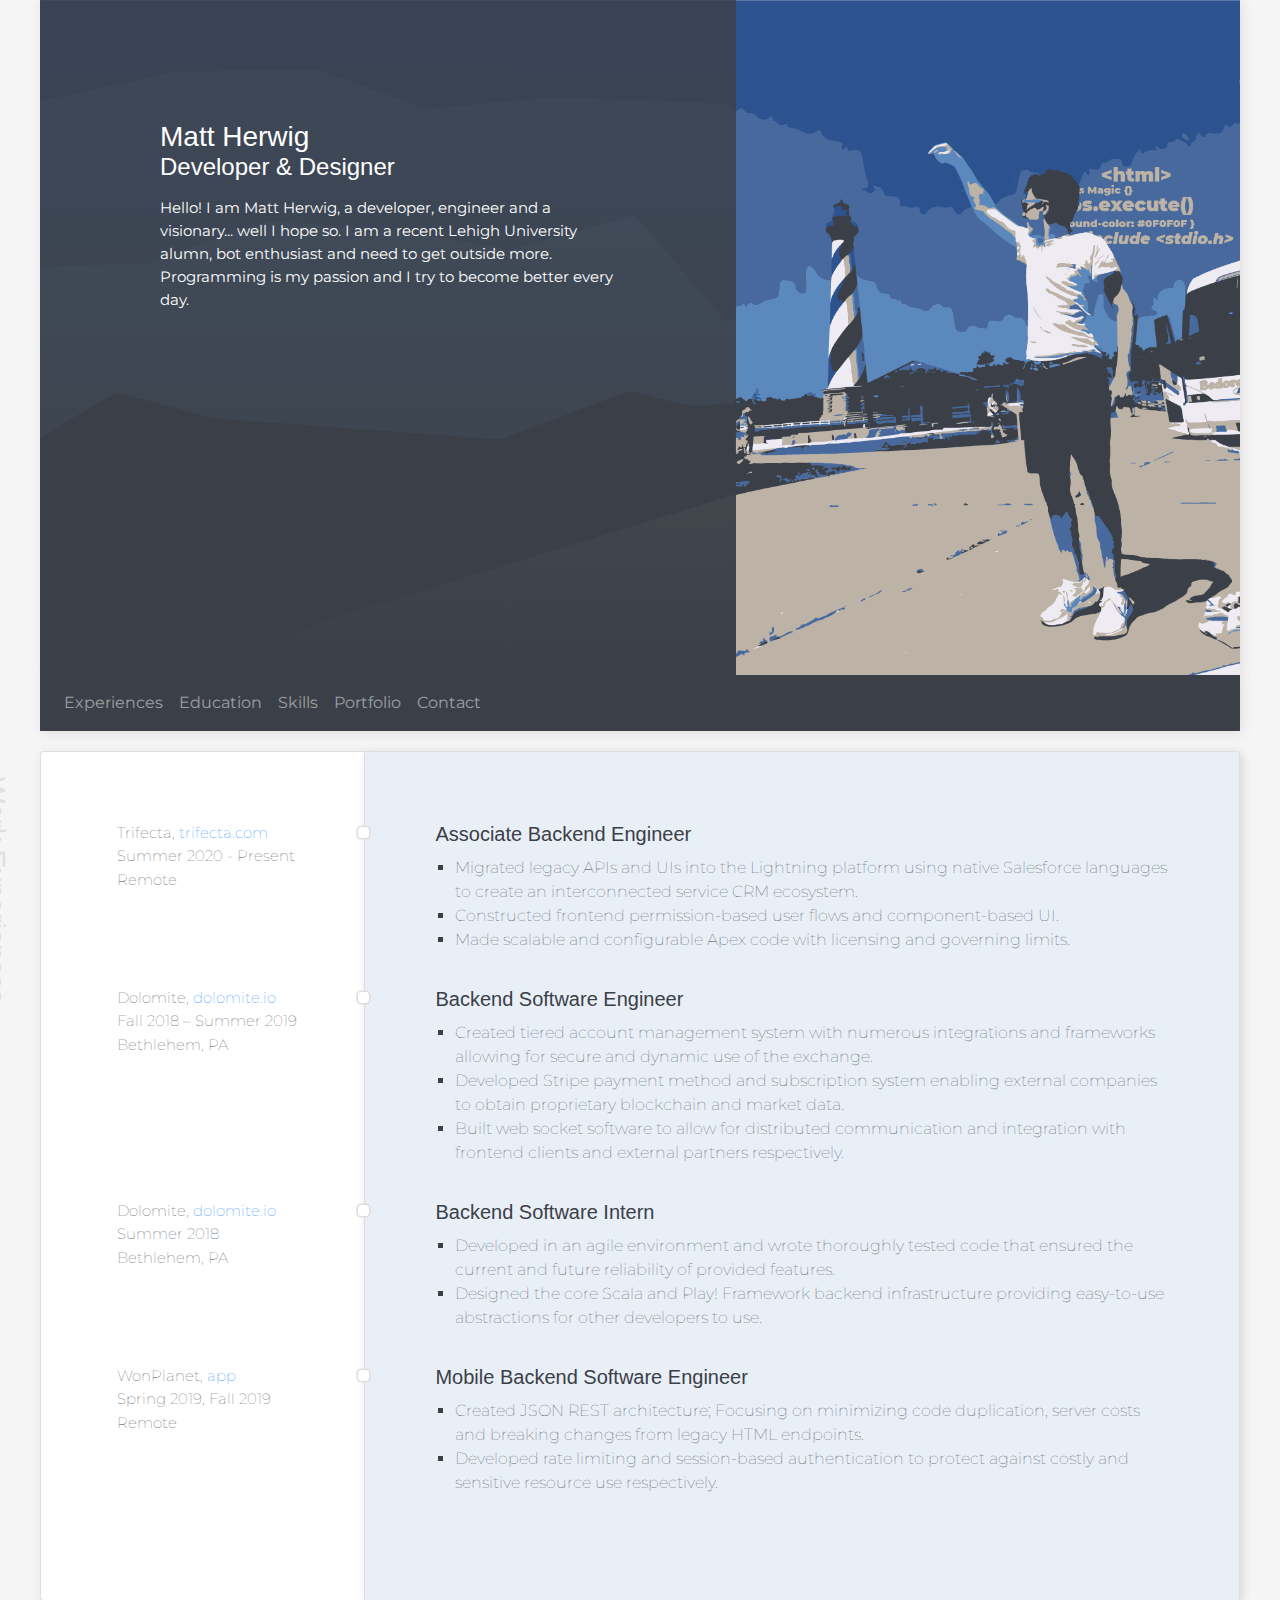
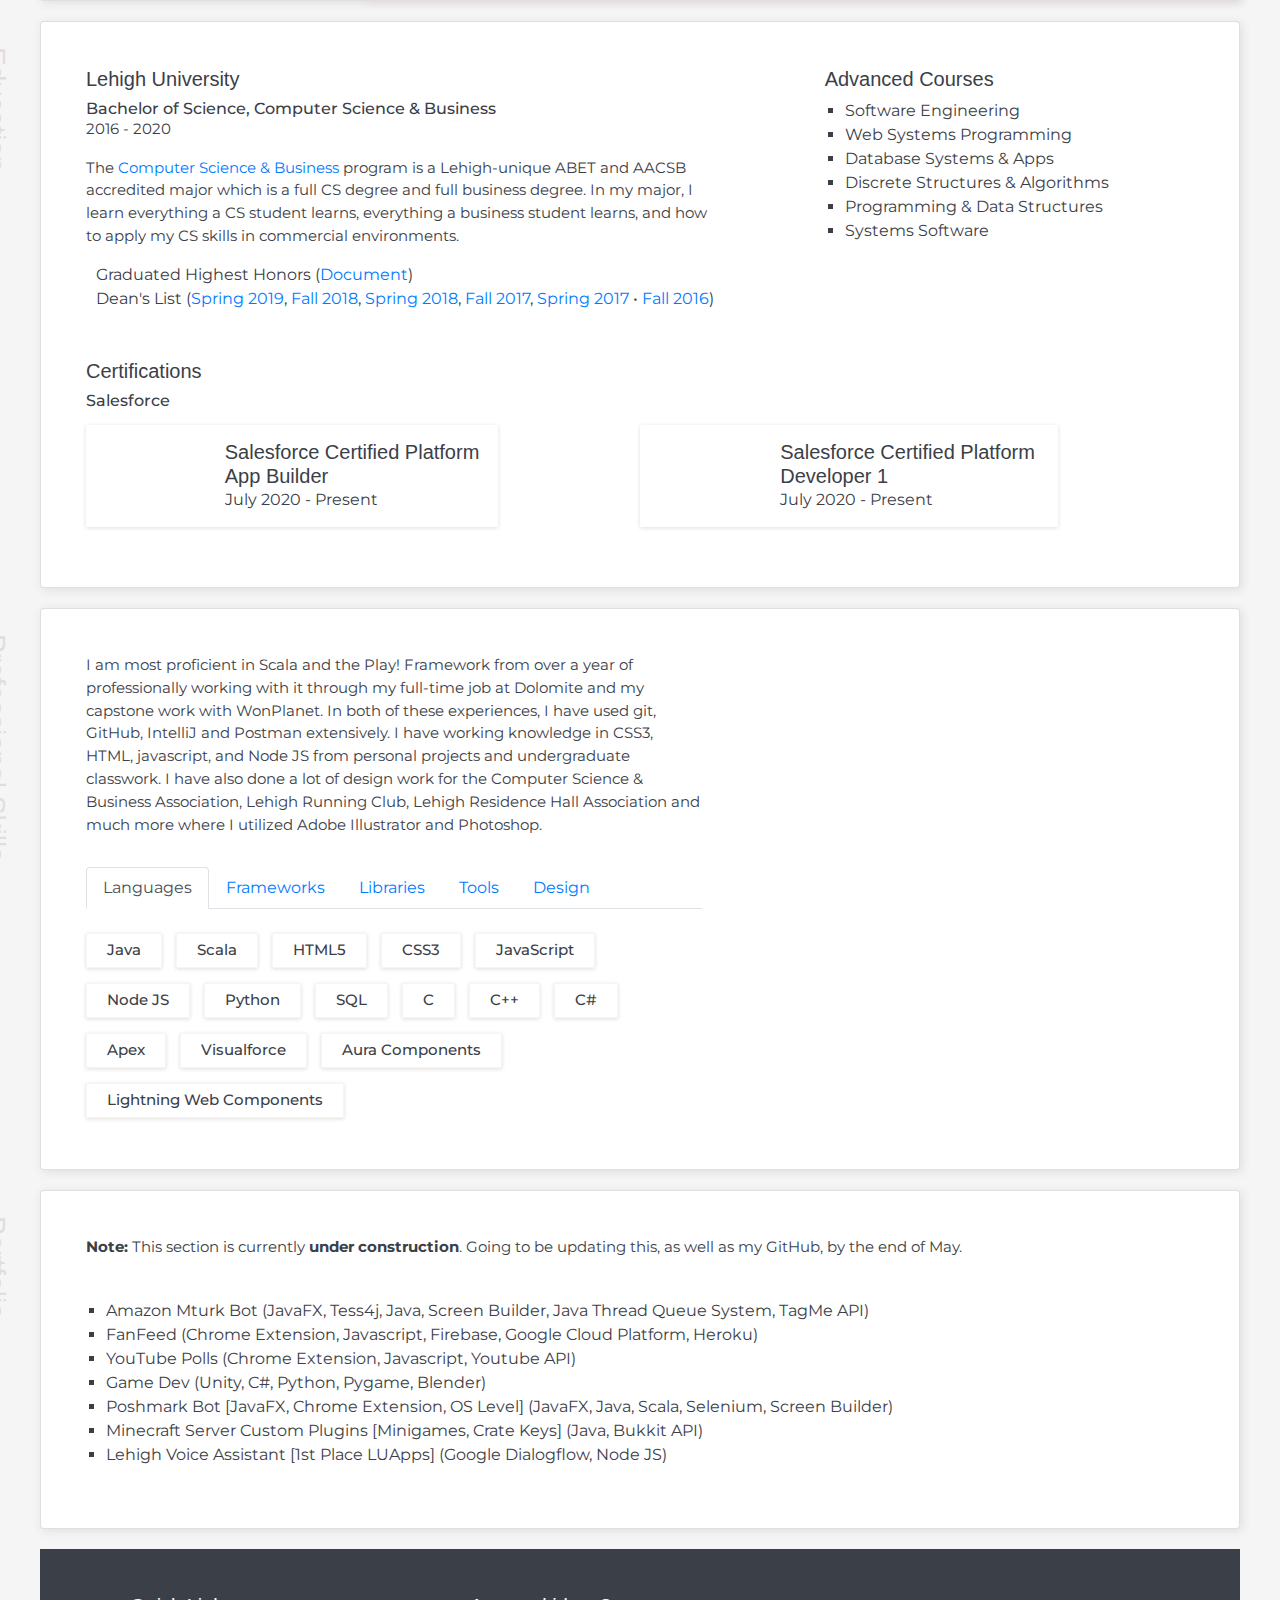
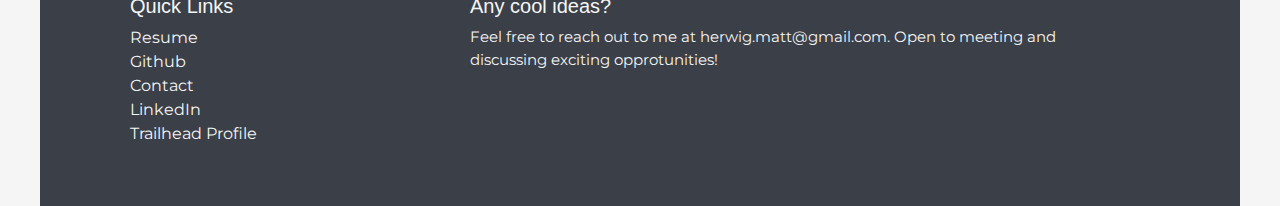
==== index.html @ bbe43d95 "Added preferred image size for OGP" ====
<!DOCTYPE html>
<html>

<head>
  <title>Matt Herwig</title>

  <meta charset="utf-8" />
  <meta name="viewport" content="width=device-width, initial-scale=1, shrink-to-fit=no" />
  <meta name="description" content="Hello! I am Matt Herwig, a developer, engineer and a visionary... well I hope so. I am a recent Lehigh University alumn, bot enthusiast and need to get outside more. Programming is my passion and I try to become better every day." />
  <meta name="author" content="Matt Herwig" />
  <meta name="keywords" content="HTML, CSS, lehigh, software, engineer, software engineer, university, science, computer, computer science, business, scala, javascript, java, entrepreneur, backend, designer" />

  <meta property="og:site_name" content="Matt Herwig's Website"/>
  <meta property="og:title" content="Matt Herwig's Website"/>
  <meta property="og:description" content="Hello! I am Matt Herwig, a developer, engineer and a visionary... well I hope so. I am a recent Lehigh University alumn, bot enthusiast and need to get outside more. Programming is my passion and I try to become better every day."/>
  <meta property="og:image" content="http://mattherwig.com/media/icon-linkedin.png">
  <meta property="og:url" content="https://mattherwig.com/">
  <meta property="og:type" content="profile"/>
  <meta property="og:type:first_name" content="Matt"/>
  <meta property="og:type:last_name" content="Herwig"/>
  <meta property="og:type:username" content="mattherwig"/>
  <meta property="og:type:gender" content="male"/>

  <link rel="icon" href="media/icon.png" />

  <link rel="stylesheet" href="https://fonts.googleapis.com/css?family=Montserrat&amp;display=swap" />
  <link rel="stylesheet" href="https://stackpath.bootstrapcdn.com/bootstrap/4.3.1/css/bootstrap.min.css"
    integrity="sha384-ggOyR0iXCbMQv3Xipma34MD+dH/1fQ784/j6cY/iJTQUOhcWr7x9JvoRxT2MZw1T" crossorigin="anonymous" />
  <link rel="stylesheet" type="text/css" href="css/styles.css?ver=1.0" />
</head>

<body>
  <!-- Main Code -->
  <section id="quick-detail">
    <img src="media/cover-photo.png" style="width: 100%" loading=lazy/>
    <div id="quick-detail-panel">
      <h3>Matt Herwig</h3>
      <h4 class="subtitle">Developer &amp; Designer</h4>
      <p>
        Hello! I am Matt Herwig, a developer, engineer and a visionary... well I hope so. I am a recent Lehigh University alumn, bot enthusiast and need to get outside more. Programming is my passion and I try to become better every day.
      </p>
      <a href="mailto:herwig.matt@gmail.com" target="_blank" class="icon" title="Email">
        <i class="fas fa-envelope-square"></i>
      </a>
      <a href="https://www.linkedin.com/in/mattherwig/" target="_blank" class="icon" title="LinkedIn">
        <i class="fab fa-linkedin"></i>
      </a>
      <a href="https://github.com/mattherwig" target="_blank" class="icon" title="Github">
        <i class="fab fa-github-square"></i>
      </a>
      <a href="media/resume.pdf" target="_blank" class="icon" title="Resume">
        <i class="fas fa-save"></i>
      </a>
    </div>
  </section>

  <section>
    <nav class="navbar navbar-expand-lg navbar-dark bg-dark">
      <button class="navbar-toggler btn-full" type="button" data-toggle="collapse" data-target="#navbarNav"
        aria-controls="navbarNav" aria-expanded="false" aria-label="Toggle navigation">
        <span class="navbar-toggler-icon"></span>
      </button>
      <div class="collapse navbar-collapse" id="navbarNav">
        <ul class="navbar-nav">
          <li class="nav-item">
            <a class="nav-link" href="#experiences">Experiences</a>
          </li>
          <li class="nav-item">
            <a class="nav-link" href="#education">Education</a>
          </li>
          <li class="nav-item">
            <a class="nav-link" href="#skills">Skills</a>
          </li>
          <li class="nav-item">
            <a class="nav-link" href="#portfolio">Portfolio</a>
          </li>
          <li class="nav-item">
						<a class="nav-link" href="mailto:herwig.matt@gmail.com" target="_blank">Contact</a>
					</li>
        </ul>
      </div>
    </nav>
  </section>

  <section id="about" class="card">
    <h3 class="section-title">About Me</h3>
    <p>
      Hello! I am Matt Herwig, a developer, engineer and a visionary... well I hope so. I am a recent Lehigh University alumn, bot enthusiast and need to get outside more. Programming is my passion and I try to become better every day.
    </p>
  </section>

  <section id="experiences" class="card" data-title="Work Experiences">
    <ul class="timeline">
      <li class="event">
        <div class="workplace">
          <h5 class="title">Associate Backend Engineer</h5>
        </div>
        <div class="meta">
          <p class="name">Trifecta, <a href="https://trifecta.com" target="_blank">trifecta.com</a></p>
          <p class="period">Summer 2020 - Present</p>
          <p class="location">Remote</p>
        </div>
        <ul class="description">
          <li>
            Migrated legacy APIs and UIs into the Lightning platform using native Salesforce languages to create an interconnected service CRM ecosystem.
          </li>
          <li>
            Constructed frontend permission-based user flows and component-based UI.
          </li>
          <li>
            Made scalable and configurable Apex code with licensing and governing limits.
          </li>
        </ul>
      </li>

      <li class="event">
        <div class="workplace">
          <h5 class="title">Backend Software Engineer</h5>
        </div>
        <div class="meta">
          <p class="name">Dolomite, <a href="https://dolomite.io" target="_blank">dolomite.io</a></p>
          <p class="period">Fall 2018 – Summer 2019</p>
          <p class="location">Bethlehem, PA</p>
        </div>
        <ul class="description">
          <li>
            Created tiered account management system with numerous
            integrations and frameworks allowing for secure and dynamic use of
            the exchange.
          </li>
          <li>
            Developed Stripe payment method and subscription system enabling
            external companies to obtain proprietary blockchain and market
            data.
          </li>
          <li>
            Built web socket software to allow for distributed communication
            and integration with frontend clients and external partners
            respectively.
          </li>
        </ul>
      </li>

      <li class="event">
        <div class="workplace">
          <h5 class="title">Backend Software Intern</h5>
        </div>
        <div class="meta">
          <p class="name">Dolomite, <a href="https://dolomite.io" target="_blank">dolomite.io</a></p>
          <p class="period">Summer 2018</p>
          <p class="location">Bethlehem, PA</p>
        </div>
        <ul class="description">
          <li>
            Developed in an agile environment and wrote thoroughly tested code
            that ensured the current and future reliability of provided
            features.
          </li>
          <li>
            Designed the core Scala and Play! Framework backend infrastructure
            providing easy-to-use abstractions for other developers to use.
          </li>
        </ul>
      </li>

      <li class="event">
        <div class="workplace">
          <h5 class="title">Mobile Backend Software Engineer</h5>
        </div>
        <div class="meta">
          <p class="name">WonPlanet, <a href="https://apps.apple.com/us/app/wonplanet/id1484558796" target="_blank">app</a></p>
          <p class="period">Spring 2019, Fall 2019</p>
          <p class="location">Remote</p>
        </div>
        <ul class="description">
          <li>
            Created JSON REST architecture; Focusing on minimizing code
            duplication, server costs and breaking changes from legacy HTML
            endpoints.
          </li>
          <li>
            Developed rate limiting and session-based authentication to
            protect against costly and sensitive resource use respectively.
          </li>
        </ul>
      </li>

      <li class="event event-hidden">
        <div class="workplace">
          <h5 class="title">Frontend Designer</h5>
        </div>
        <div class="meta">
          <p class="name">Teradata</p>
          <p class="period">June 2018</p>
          <p class="location">Czech Republic, Prague</p>
        </div>
        <ul class="description">
          <li>
            Designed the Prague’s division internal web application using
            SharePoint.
          </li>
          <li>
            Modelled employees’ home and working locations globally with Power
            BI.
          </li>
        </ul>
      </li>

      <li class="event event-hidden">
        <div class="workplace">
          <h5 class="title">Busboy</h5>
        </div>
        <div class="meta">
          <p class="name">Uncle Bill's Pancake House</p>
          <p class="period">Summer 2016, Summer 2017</p>
          <p class="location">Ocean City, NJ</p>
        </div>
        <ul class="description">
          <li>
            Facilitated busboy arrangement and side work throughout the restaurant.
          </li>
          <li>
            Assisted customers, employees, and managers in the preparation and cleaning of tables in a fast-paced environment.
          </li>
        </ul>
      </li>

      <li class="event event-hidden">
        <div class="workplace">
          <h5 class="title">Entrepreneurial Owner</h5>
        </div>
        <div class="meta">
          <p class="name">Minecraft Server's</p>
          <p class="period">2012 - 2015</p>
          <p class="location">Remote</p>
        </div>
        <ul class="description">
          <li>
            Developed custom Java plugins to create unique user experiences ranging from minigames to in-game reward key system.
          </li>
          <li>
            Managed two online game servers and online community website receiving over 500 dollars in profit per month.
          </li>
          <li>
            Delegated responsibilities of advertising, marketing, website development, player management to over 25 staff.
          </li>
        </ul>
      </li>

      <li class="event event-hidden">
        <div class="workplace">
          <h5 class="title">Diswasher</h5>
        </div>
        <div class="meta">
          <p class="name">Uncle Bill's Pancake House</p>
          <p class="period">Summer 2014, Summer 2015</p>
          <p class="location">Ocean City, NJ</p>
        </div>
        <ul class="description">
          <li>
            Coordinated dishwasher placement to maximize efficiency.
          </li>
          <li>
            Worked with a team of dishwashers to efficiently clean kitchen and front-end appliances and tableware.
          </li>
        </ul>
      </li>

    </ul>
    <div class="expander" title="Show More">
      <div class="expander-container">
        <i class="fas fa-angle-double-down"></i>
      </div>
    </div>
  </section>

  <section id="education" class="card" data-title="Education">
    <div class="container">
      <div class="row">
        <div class="col-lg-7">
          <h5>Lehigh University</h5>
          <h6 style="margin: 0">
            Bachelor of Science, Computer Science &amp; Business
          </h6>
          <p>2016 - 2020</p>
          <p class="mb-0">
            The
            <a href="https://csb.lehigh.edu/" target="_blank">Computer Science &amp; Business</a>
            program is a Lehigh-unique ABET and AACSB accredited major which
            is a full CS degree and full business degree. In my major, I learn
            everything a CS student learns, everything a business student
            learns, and how to apply my CS skills in commercial environments.
          </p>
        </div>
        <div class="col-lg-4 offset-lg-1">
          <h5>Advanced Courses</h5>
          <ul class="pb-0 mb-0">
            <li>Software Engineering</li>
            <li>Web Systems Programming</li>
            <li>Database Systems &amp; Apps</li>
            <li>Discrete Structures &amp; Algorithms</li>
            <li>Programming &amp; Data Structures</li>
            <li>Systems Software</li>
          </ul>
        </div>
      </div>
      <div class="row">
        <div style="display: block">
          <div>
            <i class="fas fa-award"></i>Graduated Highest Honors (<a
              href="https://www.lehigh.edu/~inis/pdf/commencement/2020_Commencement_Honors_and_Awards.pdf"
              target="_blank">Document</a>)
          </div>
          <div>
            <i class="fas fa-award"></i>Dean's List (<a
              href="https://lehigh.meritpages.com/stories/Matthew-Herwig-of-Princeton-NJ-was-named-to-the-Dean-s-List-at-Lehigh-University-in-the-Spring-2019-semester-/14583657"
              target="_blank">Spring 2019</a>,
            <a href="https://lehigh.meritpages.com/stories/Matthew-Herwig-of-Princeton-NJ-was-named-to-the-Dean-s-List-at-Lehigh-University-in-the-Fall-2018-semester-/12181066"
              target="_blank">Fall 2018</a>,
            <a href="https://lehigh.meritpages.com/stories/Matthew-Herwig-of-Princeton-NJ-was-named-to-the-Dean-s-List-at-Lehigh-University-in-the-Spring-2018-semester-/11297551"
              target="_blank">Spring 2018</a>,
            <a href="https://lehigh.meritpages.com/stories/Matthew-Herwig-of-Princeton-NJ-was-named-to-the-Dean-s-List-at-Lehigh-University-in-the-Fall-2017-semester-/10134866"
              target="_blank">Fall 2017</a>,
            <a href="https://lehigh.meritpages.com/stories/Matthew-Herwig-of-Princeton-NJ-was-named-to-the-Dean-s-List-at-Lehigh-University-in-the-Spring-2017-semester-/9081225"
              target="_blank">Spring 2017</a><span> &bull;</span>
            <a href="https://lehigh.meritpages.com/stories/Matthew-Herwig-of-Princeton-NJ-was-named-to-the-Dean-s-List-at-Lehigh-University-in-the-Fall-2016-semester-/8129630"
              target="_blank">Fall 2016</a>)
          </div>
        </div>
      </div>
      <div class="row">
        <div class="col-lg-12 pt-5">
          <h5 class="skill-title">Certifications</h5>
          <h6 style="margin: 0">
            Salesforce
          </h6>
        </div>
        <div class="col-lg-6">
          <div class="certification">
            <div class="logo">
              <img
                src="https://drm--c.na114.content.force.com/servlet/servlet.ImageServer?id=0153k00000A5Mtl&amp;oid=00DF0000000gZsu&amp;lastMod=1617268490000"
                loading=lazy
                alt="" />
            </div>
            <div class="detail">
              <div class="front">
                <h5 class="title">
                  Salesforce Certified Platform App Builder
                </h5>
                <div class="date">July 2020 - Present</div>
              </div>
              <div class="back">
                <span class="description">Skills and
                  knowledge to design, build, and implement custom
                  applications using the declarative customization
                  capabilities of the Salesforce Platform.</span>
              </div>
            </div>
          </div>
        </div>
        <div class="col-lg-6">
          <div class="certification">
            <div class="logo">
              <img
                loading=lazy
                src="https://drm--c.na114.content.force.com/servlet/servlet.ImageServer?id=0153k00000A5Mtz&oid=00DF0000000gZsu&lastMod=1617268528000"
                alt="" />
            </div>
            <div class="detail">
              <div class="front">
                <h5 class="title">
                  Salesforce Certified Platform Developer 1
                </h5>
                <div class="date">July 2020 - Present</div>
              </div>
              <div class="back">
                <span class="description">Understand how to develop custom business logic and custom interfaces using the programmatic capabilities of the Lightning Platform. They can extend the Lightning Platform using Apex and Visualforce.</span>
              </div>
            </div>
          </div>
        </div>
      </div>
    </div>
  </section>

  <section id="skills" class="card" data-title="Professional Skills">
    <div class="container">
      <div class="row pb-0 mb-0">
        <div class="col-lg-7">
          <div class="container">
            <div class="row">
              <div class="col-lg-12">
                <p>
                  I am most proficient in Scala and the Play! Framework from
                  over a year of professionally working with it through my
                  full-time job at Dolomite and my capstone work with
                  WonPlanet. In both of these experiences, I have used git,
                  GitHub, IntelliJ and Postman extensively. I have working
                  knowledge in CSS3, HTML, javascript, and Node JS from
                  personal projects and undergraduate classwork. I have also
                  done a lot of design work for the Computer Science &amp;
                  Business Association, Lehigh Running Club, Lehigh Residence
                  Hall Association and much more where I utilized Adobe
                  Illustrator and Photoshop.
                </p>
              </div>
              <div class="col-lg-12 pb-0 mb-0">
                <ul class="nav nav-tabs" role="tablist">
                  <li class="nav-item">
                    <a class="nav-link active" id="langauges-tab" href="#langauges" data-toggle="tab" role="tab" aria-controls="langauges" aria-selected="true">Languages</a>
                  </li>
                  <li class="nav-item">
                    <a class="nav-link" id="frameworks-tab" href="#frameworks" data-toggle="tab" role="tab" aria-controls="frameworks" aria-selected="false">Frameworks</a>
                  </li>
                  <li class="nav-item">
                    <a class="nav-link" id="libraries-tab" href="#libraries" data-toggle="tab" role="tab" aria-controls="libraries" aria-selected="false">Libraries</a>
                  </li>
                  <li class="nav-item">
                    <a class="nav-link" id="tools-tab" href="#tools" data-toggle="tab" role="tab" aria-controls="tools" aria-selected="false">Tools</a>
                  </li>
                  <li class="nav-item">
                    <a class="nav-link" id="design-tab" href="#design" data-toggle="tab" role="tab" aria-controls="design" aria-selected="false">Design</a>
                  </li>
                </ul>
                <div class="tab-content" style="height: 200px;">
                  <div class="tab-pane fade show active" id="langauges" role="tabpanel" aria-labelledby="langauges-tab">
                    <span class="skill" data-language="Java">Java</span>
                    <span class="skill" data-language="Scala">Scala</span>
                    <span class="skill" data-language="HTML5">HTML5</span>
                    <span class="skill" data-language="CSS3">CSS3</span>
                    <span class="skill" data-language="JavaScript">JavaScript</span>
                    <span class="skill" data-language="Node JS">Node JS</span>
                    <span class="skill" data-language="Python">Python</span>
                    <span class="skill" data-language="SQL">SQL</span>
                    <span class="skill" data-language="C">C</span>
                    <span class="skill" data-language="C++">C++</span>
                    <span class="skill" data-language="C#">C#</span>
                    <span class="skill" data-language="Apex">Apex</span>
                    <span class="skill" data-language="Visualforce">Visualforce</span>
                    <span class="skill" data-language="Aura Components">Aura Components</span>
                    <span class="skill" data-language="Lightning Web Components">Lightning Web Components</span>
                  </div>
                  <div class="tab-pane fade" id="frameworks" role="tabpanel" aria-labelledby="frameworks-tab">
                    <span class="skill">Play! Framework</span>
                    <span class="skill">Bootstrap</span>
                    <span class="skill">Chrome Extension</span>
                  </div>
                  <div class="tab-pane fade" id="libraries" role="tabpanel" aria-labelledby="libraries-tab">
                    <span class="skill">JQuery</span>
                    <span class="skill">Google Cloud Platform</span>
                    <span class="skill">Google Cloud APIs</span>
                    <span class="skill">Heroku</span>
                    <span class="skill">Docker</span>
                  </div>
                  <div class="tab-pane fade" id="tools" role="tabpanel" aria-labelledby="tools-tab">
                    <span class="skill">Git</span>
                    <span class="skill">GitHub</span>
                    <span class="skill">IntelliJ</span>
                    <span class="skill">Visual Studio Code</span>
                    <span class="skill">Postman</span>
                  </div>
                  <div class="tab-pane fade" id="design" role="tabpanel" aria-labelledby="design-tab">
                    <span class="skill">Adobe Illustator</span>
                    <span class="skill">Photoshop</span>
                  </div>
                </div>
              </div>
            </div>
          </div>
        </div>
        <div class="col-lg-5 skills-chart-container">
          <canvas id="skills-chart">Chart was unable to load...</canvas>
        </div>
      </div>
    </div>
  </section>

  <section id="portfolio" class="card" data-title="Portfolio">
    <p>
      <b>Note:</b> This section is currently <b>under construction</b>. Going
      to be updating this, as well as my GitHub, by the end of May.
    </p>
    <br/>
    <ul>
      <li>Amazon Mturk Bot (JavaFX, Tess4j, Java, Screen Builder, Java Thread Queue System, TagMe API)</li>
      <li>FanFeed (Chrome Extension, Javascript, Firebase, Google Cloud Platform, Heroku)</li>
      <li>YouTube Polls (Chrome Extension, Javascript, Youtube API)</li>
      <li>Game Dev (Unity, C#, Python, Pygame, Blender)</li>
      <li>Poshmark Bot [JavaFX, Chrome Extension, OS Level] (JavaFX, Java, Scala, Selenium, Screen Builder)</li>
      <li>Minecraft Server Custom Plugins [Minigames, Crate Keys] (Java, Bukkit API)</li>
      <li>Lehigh Voice Assistant [1st Place LUApps] (Google Dialogflow, Node JS)</li>
    </ul>
    <!-- <p>Amazon Mturk Bot</p>
    <p>Game Dev</p>
    <p>FanFeed</p>
    <br />
    <div class="project">
      <h5 class="name">Poshmark Chrome Bot</h5>
      <p class="meta" data-period="Winter 2018" data-development-tools="Scala, JavaFX, Screen Builder"></p>
      <span><button type="button" class="btn btn-dark btn-sm btn-full">
          <b>pictures</b>
        </button></span>
    </div>
    <div class="project">
      <h5 class="name">Lehigh Voice Assistant (1st Place LUApps)</h5>
      <p class="meta" data-period="Spring 2018" data-development-tools="Node JS, Dialogflow"></p>
      <span><button type="button" class="btn btn-dark btn-sm btn-full">
          <b>pictures</b>
        </button></span>
    </div> -->
  </section>

  <footer>
    <div class="container">
      <div class="row">
        <div class="col-lg-4">
          <h5>Quick Links</h5>
          <a href="media/resume.pdf" target="_blank">Resume</a>
          <a href="https://github.com/mattherwig" target="_blank">Github</a>
          <a href="mailto:herwig.matt@gmail.com" target="_blank">Contact</a>
          <a href="https://www.linkedin.com/in/mattherwig/" target="_blank">LinkedIn</a>
          <a href="https://trailblazer.me/id/mherwig" target="_blank">Trailhead Profile</a>
        </div>
        <div class="col-lg-8">
          <h5>Any cool ideas?</h5>
          <p>
            Feel free to reach out to me at
            <a href="mailto:herwig.matt@gmail.com" style="display: inline">herwig.matt@gmail.com</a>. Open to meeting
            and discussing exciting opprotunities!
          </p>
        </div>
      </div>
    </div>
  </footer>

  <!-- Additional Scripts -->
  <script src="https://kit.fontawesome.com/73375f8716.js"></script>
  <script src="https://cdn.jsdelivr.net/npm/chart.js"></script>
  <script src="https://ajax.googleapis.com/ajax/libs/jquery/3.5.1/jquery.min.js"></script>
  <script src="https://cdnjs.cloudflare.com/ajax/libs/popper.js/1.14.7/umd/popper.min.js"
    integrity="sha384-UO2eT0CpHqdSJQ6hJty5KVphtPhzWj9WO1clHTMGa3JDZwrnQq4sF86dIHNDz0W1"
    crossorigin="anonymous"></script>
  <script src="https://stackpath.bootstrapcdn.com/bootstrap/4.3.1/js/bootstrap.min.js"
    integrity="sha384-JjSmVgyd0p3pXB1rRibZUAYoIIy6OrQ6VrjIEaFf/nJGzIxFDsf4x0xIM+B07jRM"
    crossorigin="anonymous"></script>
    
  <script src="js/index.js"></script>
</body>

</html>
---- css/styles.css ----
/* 
	author:; Matt Herwig
	notes: Main Style Sheet
*/

/* Core Elements*/
:root {
  --color-light-blue: #5b88bd;
  --color-light-white: #f5f5f5;
  --color-light-off-white: #e2dddd;
  --color-dark-blue: #3B4048;
  --color-tan: #bcb2a5;

  --primary-color: var(--color-dark-blue);  
  --secondary-color: #e9eff7; /* #5b88bd22; */

  --timeline-line-stroke: 0.1rem;
}

html {
  scroll-behavior: smooth;
}
body {
  background-color: var(--color-light-white);
  color: var(--primary-color);
	font-family: 'Montserrat', sans-serif;
	z-index: 0;
	margin: 0;
	display: grid;
}
h1,h2,h3,h4,h5,h6 {
  /*margin: 0;*/
}
h1,h2,h3,h4 {
	font-family: 'Montserrat-Black', sans-serif;
}
h5 {
	font-family: 'Montserrat-Bold', sans-serif;
}
h6 {
  font-family: 'Montserrat', sans-serif;
}
p {
  font-size: 0.95rem;
}
a {
  
}
i {
  padding: 5px;
}
ul {
  font-size: inherit;
  list-style-type: square;
  padding: 0;
  padding-left: 20px;
}
section {
  margin: 0;
  padding: 0;
  -webkit-box-shadow: 2px 2px 10px var(--color-light-off-white);
  -moz-box-shadow: 2px 2px 10px var(--color-light-off-white);
  box-shadow: 2px 2px 10px var(--color-light-off-white);
}
section .expander {
  position: relative;
  color: var(--color-light-off-white);
  font-size: 1.75rem;
  width: 0;
  height: 0;
}
section .expander .expander-container {
  position: absolute;
  left: -3.8rem;
  top: -3rem;
}
footer {
  margin-top: 20px;
  padding: 45px 90px 45px 90px;
  background-color: #3B4048;
  color: var(--color-light-white);
}
footer a {
  color: inherit;
  display: block;
}
footer a:hover {
  color: var(--secondary-color);
  text-decoration: none;
}

/* Ids */
#quick-detail {
  width: 100%;
  position: relative;
}
#quick-detail-panel {
  width: 58%;
	height: 100%;
  color: white;
  position: absolute;
  top: 0;
  z-index: 999;
  padding: 10%;
  /* background-color: #3B4048CC; */

  background: #3B4048CC;
  background: -moz-linear-gradient(top,  #3B4048CC 0%, var(--primary-color) 100%);
  background: -webkit-gradient(linear, left top, left bottom, color-stop(0%,#3B4048CC), color-stop(100%,var(--primary-color)));
  background: -webkit-linear-gradient(top,  #3B4048CC 0%,var(--primary-color) 100%);
  background: -o-linear-gradient(top,  #3B4048CC 0%,var(--primary-color) 100%);
  background: -ms-linear-gradient(top,  #3B4048CC 0%,var(--primary-color) 100%);
  background: linear-gradient(to bottom,  #3B4048CC 0%,var(--primary-color) 100%);
  filter: progid:DXImageTransform.Microsoft.gradient( startColorstr='#3B4048CC', endColorstr='var(--primary-color)',GradientType=0 );
}
#about {
  display: none;
}

/* Classes */
.card {
  position: relative;
	padding: 45px;
  margin-top: 20px;
	background-color: white;
}
.card::before {
  content: attr(data-title);
  position: absolute;
  top: 150px;
  left: -200px;
  width: 300px;
  height: 50px;
  display: inline-block;
  color: var(--color-light-off-white);
  font-family: 'Montserrat-Black', sans-serif;
  font-size: 1.75rem;
  font-weight: 500;
  transform: rotate(90deg);
  -webkit-transform: rotate(90deg);
  -moz-transform: rotate(90deg);
  -ms-transform: rotate(90deg);
  -o-transform: rotate(90deg);
  overflow: hidden;
}
.btn-full {
  border-color: #F8F9FA;
	border-radius: 10px;
	padding-left: 30px;
	padding-right: 30px;
	padding-top: -30px;
}
.subtitle {
  font-family: 'Montserrat-Medium', sans-serif;
  margin-bottom: 1rem;
  margin-top: -9px;
}
.center-subtitle {
  text-align: center;
  font-size: 1.2rem;
  margin-bottom: 30px;
}
.section-title {
  /*text-align: center;*/
  padding-bottom: 50px;
}
.icon {
  padding: 0;
  margin: 0;
  margin-right: 0.3rem;
  margin-bottom: 0.3rem;
  color: inherit;
  text-decoration: none;
}
.icon:hover {
  color: inherit;
  text-decoration: none;
  opacity: 0.80;
}
.icon i {
  margin: 0;
  padding: 0;
  font-size: 2rem;
}
.sticky {
  position: fixed;
  top: 0;
  width: 1200px;
  z-index: 999;
}
.cover-screen {
  width: 100%;
  grid-column: 1;
  grid-row: 1;
}

#experiences .timeline {
  border-left: var(--timeline-line-stroke) solid var(--color-light-off-white);
  border-bottom-right-radius: 4px;
  border-top-right-radius: 4px;
  background-color: var(--secondary-color);
  margin: 0 0 0 27%;
  /* letter-spacing: 0.5px; */
  position: relative;
  /* line-height: 1.4em; */
  /* font-size: 1.03em; */
  padding: 70px;
  list-style: none;
  text-align: left;
  font-weight: 100;
  max-width: 74%; /* controls timeline line */
  float: right;
  -webkit-box-shadow: 2px 2px 10px var(--color-light-off-white);
  -moz-box-shadow: 2px 2px 10px var(--color-light-off-white);
  box-shadow: 2px 2px 10px var(--color-light-off-white);
}
#experiences .timeline .event {
  margin-bottom: 35px;
  position: relative;
}
#experiences .timeline .event:last-child {
  margin-bottom: 0;
}
#experiences .timeline .event-hidden {
  display: none;
}
#experiences .timeline .event:last-of-type {
  padding-bottom: 0;
  margin-bottom: 0;
  border: none;
}
#experiences .timeline .event:before,
#experiences .timeline .event:after {
  position: absolute;
  display: block;
  top: 0;
}
#experiences .timeline .event:after {
  left: -77px; /* controls timeline dot */
  background: white;
  border-radius: 30%;
  height: 11px;
  width: 11px;
  content: "";
  top: 5px;
  -webkit-box-shadow: 0 0 0 var(--timeline-line-stroke) var(--color-light-off-white);
  -moz-box-shadow: 0 0 0 var(--timeline-line-stroke) var(--color-light-off-white);
  box-shadow: 0 0 0 var(--timeline-line-stroke) var(--color-light-off-white);
}
#experiences .timeline .event .workplace {
  margin-bottom: 10px;
}
#experiences .timeline .event .meta {
  position: absolute;
  left: -340px; /* controls timeline metadata */
  top: 0;
}
#experiences .timeline .event .meta .name, .period, .location {
  margin: 0;
}
#experiences .timeline .event .meta .name:before {
  font-family: FontAwesome;
  margin-right: 10px;
  vertical-align: middle;
  content: "\f1ad";
}
#experiences .timeline .event .meta .period:before {
  font-family: FontAwesome;
  margin-right: 10px;
  vertical-align: middle;
  content: "\f2f2";
}
#experiences .timeline .event .meta .location:before {
  font-family: FontAwesome;
  margin-right: 10px;
  vertical-align: middle;
  content: "\f3c5";
}



#education .certification {
  display: inline-flex;
  padding: 15px;
  -webkit-box-shadow: 0 1px 4px 0 var(--color-light-off-white);
  -moz-box-shadow: 0 1px 4px 0 var(--color-light-off-white);
  box-shadow: 0 1px 4px 0 var(--color-light-off-white);
}
#education .certification .logo {
  width: 30%;
  height: auto;
  background: white;
  overflow: hidden;
}
#education .certification .logo img {
  width: 100%;
  padding: 0;
  margin: 0;
  height: auto;
  object-fit: cover;
  filter: grayscale(100%);
  opacity: 0.8;
  float: left;
}
#education .certification .detail {
  padding-left: 20px;
  width: 80%;
}
#education .certification .detail .title {
  margin: 0;
}
#education .certification .detail .back {
  display: none;
  font-size: 0.75rem;
}




#skills .skill {
  -webkit-box-shadow: 0 1px 4px 0 var(--color-light-off-white);
  -moz-box-shadow: 0 1px 4px 0 var(--color-light-off-white);
  box-shadow: 0 1px 4px 0 var(--color-light-off-white);
  padding: 5px 20px;
  display: inline-block;
  margin-right: 10px;
  border: 1px solid #f5f5f5;
  font-weight: 500;
  margin-bottom: 15px;
  font-size: 0.95rem;
}
#skills .skill.active {
  background-color: var(--color-light-white) !important;
  -webkit-box-shadow: 0 4px 10px 0 var(--color-light-off-white);
  -moz-box-shadow: 0 4px 10px 0 var(--color-light-off-white);
  box-shadow: 0 4px 10px 0 var(--color-light-off-white);
  font-weight: 600;
  /* font-size: 17px; */
}
#skills .skill-title {
  padding-bottom: 10px;
}
#skills .tab-content {
  padding-top: 1.5rem;
}
#skills .skills-chart-container {
  position: relative;
  margin: 0 !important;
  padding: 0 !important;
  width: 360px !important;
  height: 360px !important;
}
#skills #skills-chart {
  position: absolute;
  margin: 0 !important;
  padding: 0 !important;
  top: 0;
  right: 1rem;
}


#portfolio .project {
  /* -webkit-box-shadow: 0 1px 4px 0 var(--color-light-off-white);
  -moz-box-shadow: 0 1px 4px 0 var(--color-light-off-white);
  box-shadow: 0 1px 4px 0 var(--color-light-off-white); */
  border: 1px solid #f5f5f5;
  background-color: var(--secondary-color);
  padding: 30px;
  margin-bottom: 30px;
  width: 100%;
}
#portfolio .project .name {
  margin: 0;
  font-weight: bold;
}
#portfolio .project .meta:after {
  content: attr(data-period) " • " attr(data-development-tools);
}
#portfolio .project:hover {
  background-color: var(--primary-color);
  color: var(--color-light-white);
  -webkit-box-shadow: 0 1px 4px 0 #5B88BD33;
  -moz-box-shadow: 0 1px 4px 0 #5B88BD33;
  box-shadow: 0 1px 4px 0 #5B88BD33;
}


/* Overrides */
.navbar-dark {
	background-color: #3B4048 !important;
}
.btn-light:hover {
  opacity: 0.80;
  background-color: white;
  border-color: white;
}
.btn-dark:hover {
  opacity: 0.80;
  background-color: #3B4048;
  border-color: #3B4048;
}
.container {
  max-width: 100%;
}
.col,.col-1,.col-10,.col-11,.col-12,.col-2,.col-3,.col-4,.col-5,.col-6,.col-7,.col-8,.col-9,.col-auto,.col-lg,.col-lg-1,.col-lg-10,.col-lg-11,.col-lg-12,.col-lg-2,.col-lg-3,.col-lg-4,.col-lg-5,.col-lg-6,.col-lg-7,.col-lg-8,.col-lg-9,.col-lg-auto,.col-md,.col-md-1,.col-md-10,.col-md-11,.col-md-12,.col-md-2,.col-md-3,.col-md-4,.col-md-5,.col-md-6,.col-md-7,.col-md-8,.col-md-9,.col-md-auto,.col-sm,.col-sm-1,.col-sm-10,.col-sm-11,.col-sm-12,.col-sm-2,.col-sm-3,.col-sm-4,.col-sm-5,.col-sm-6,.col-sm-7,.col-sm-8,.col-sm-9,.col-sm-auto,.col-xl,.col-xl-1,.col-xl-10,.col-xl-11,.col-xl-12,.col-xl-2,.col-xl-3,.col-xl-4,.col-xl-5,.col-xl-6,.col-xl-7,.col-xl-8,.col-xl-9,.col-xl-auto {
  padding-left: 0;
  padding-bottom: 15px;
}

@media only all and (max-width: 400px) {
  .card {
    padding: 30px !important;
  }
  #experiences .timeline {
    padding: 0;
  }
}

@media only all and (max-width: 992px) {
  .sticky {
    width: 100%;
  }

  #quick-detail-panel {
    width: 100%;
  }
  #quick-detail-panel p {
    display: none;
  }

  #about {
    display: block;
  }

  #experiences .timeline {
    max-width: 100%;
    background-color: white;
    border: none;
    margin: 0;
    padding: 0;
    -webkit-box-shadow: 0 0 0;
    -moz-box-shadow: 0 0 0;
    box-shadow: 0 0 0;
  }
	#experiences .timeline .event:before {
		display: none;
	}
  #experiences .timeline .event:after {
    display: none;
  }
  #experiences .timeline .event .workplace {
    margin-bottom: 0;
  }
  #experiences .timeline .event .meta {
    position: relative;
    left: 0;
    margin-bottom: 10px;
  }

  #skills .skills-chart-container {
    display: none;
  }
  footer {
    padding: 30px !important;
  }
}
@media only all and (min-width: 992px) {
  #experiences {
    padding: 0;
  }
}

@media only all and (min-width: 1200px) {
  body {
  	width: 1200px;
  	margin-left: auto;
  	margin-right: auto;
  }
}
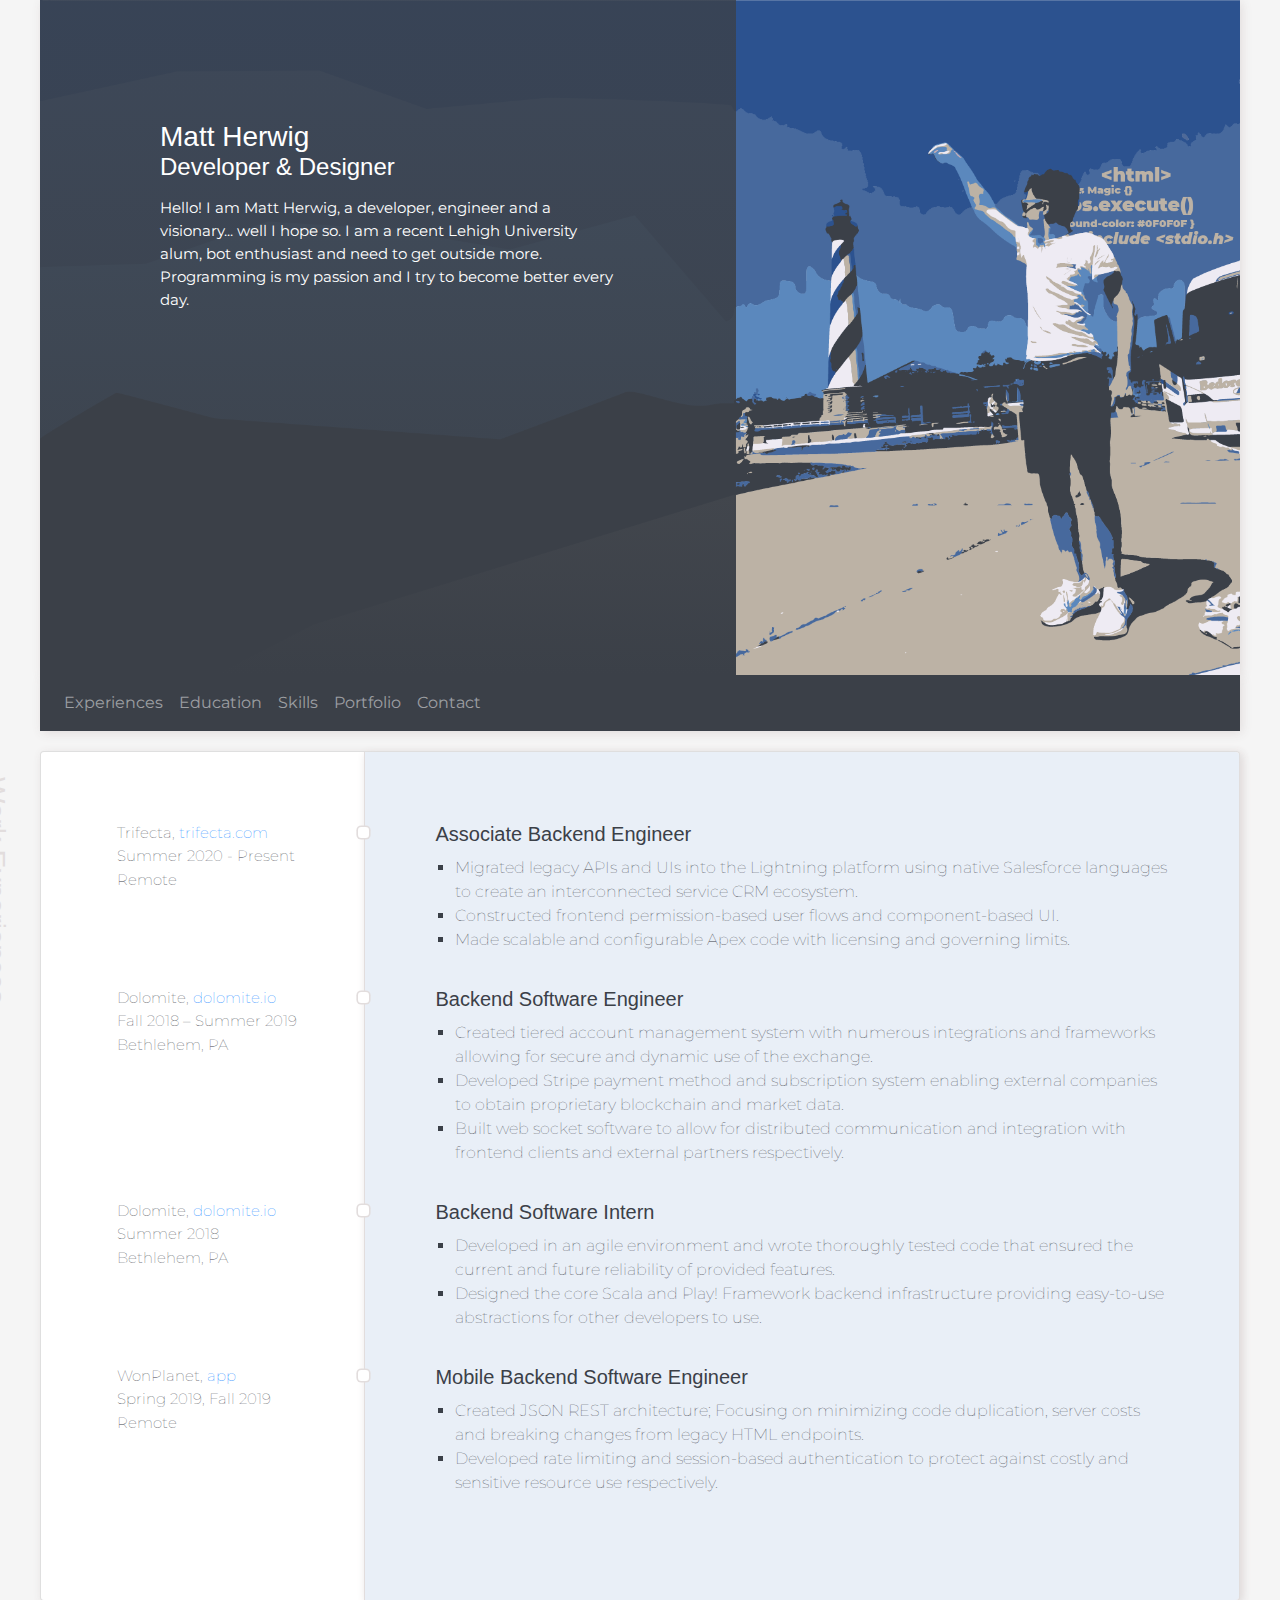
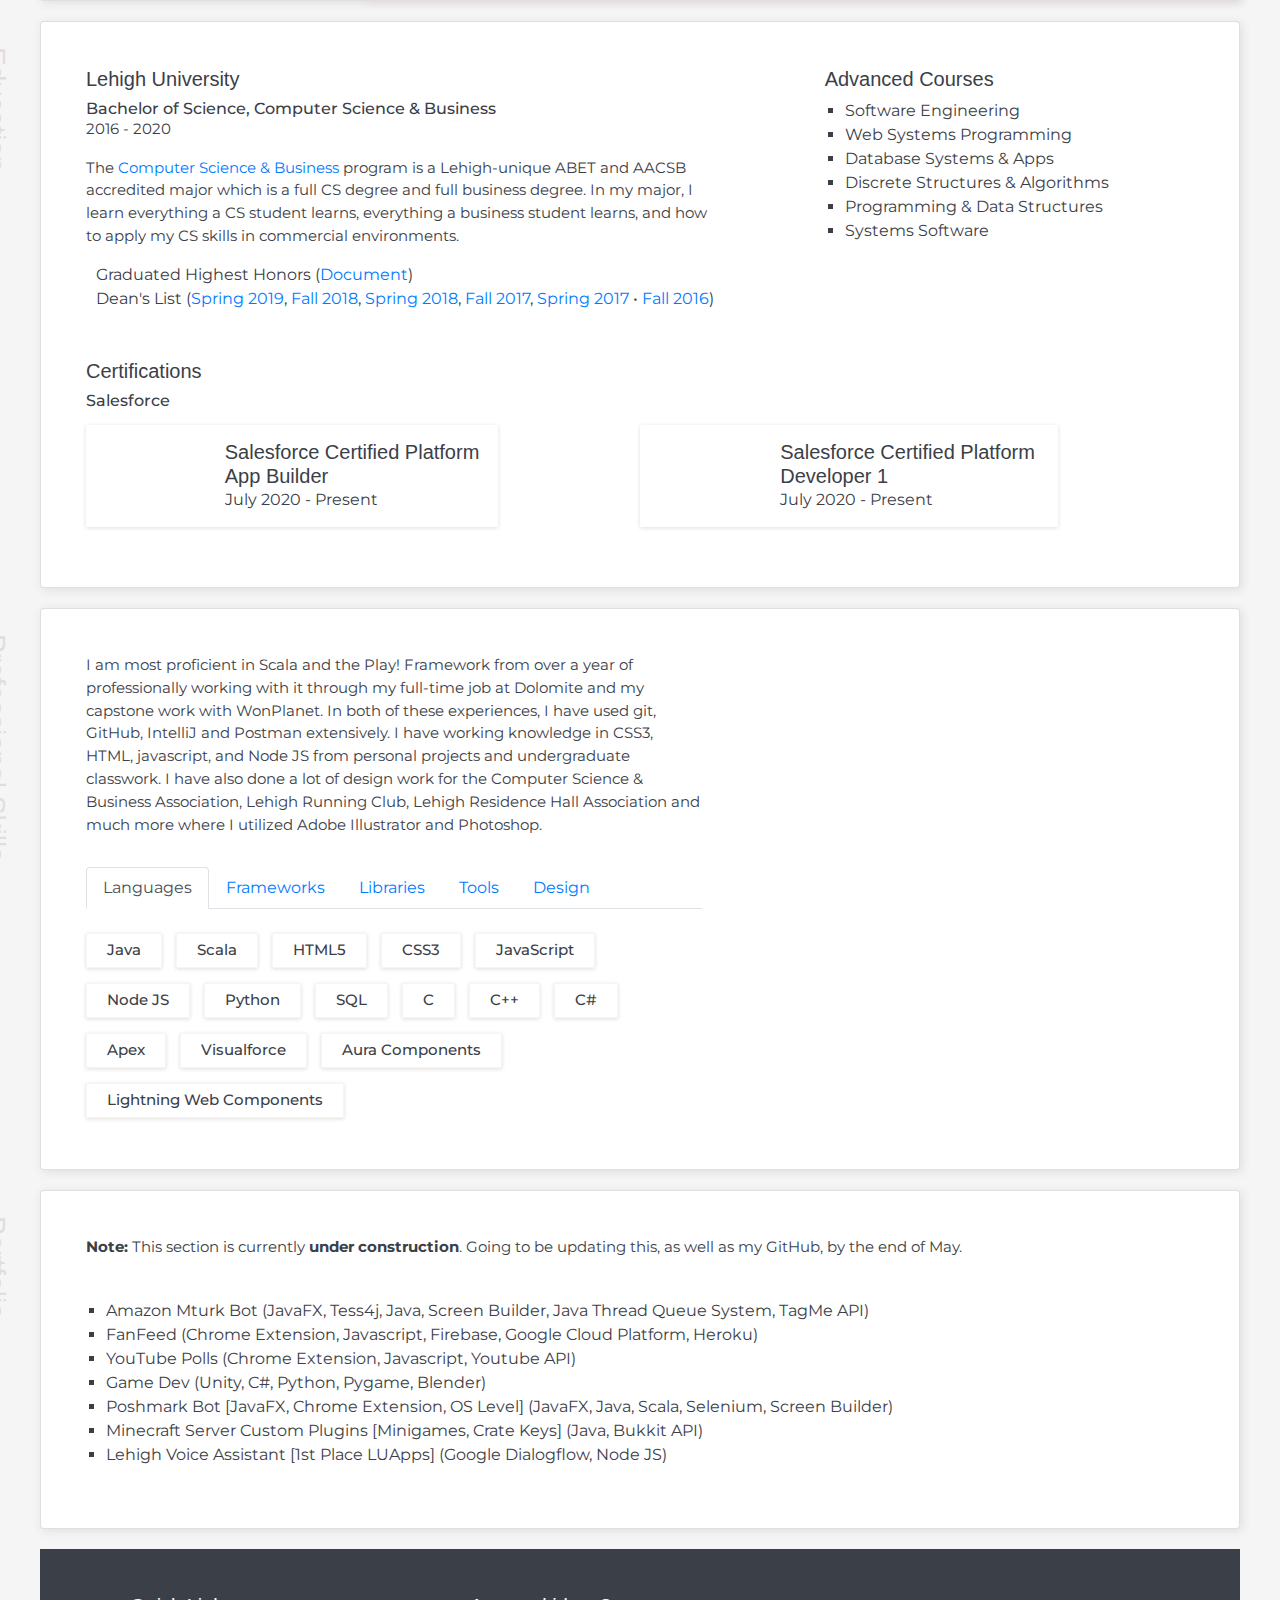
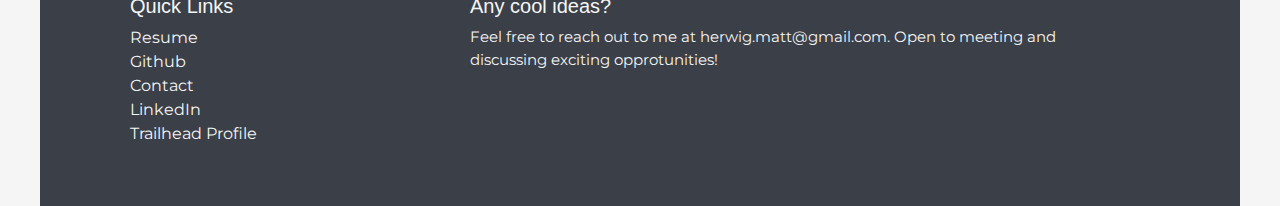
==== commit 5aa671fc: "fixed typo" ====
--- a/index.html
+++ b/index.html
@@ -6,14 +6,14 @@
 
   <meta charset="utf-8" />
   <meta name="viewport" content="width=device-width, initial-scale=1, shrink-to-fit=no" />
-  <meta name="description" content="Hello! I am Matt Herwig, a developer, engineer and a visionary... well I hope so. I am a recent Lehigh University alumn, bot enthusiast and need to get outside more. Programming is my passion and I try to become better every day." />
+  <meta name="description" content="Hello! I am Matt Herwig, a developer, engineer and a visionary... well I hope so. I am a recent Lehigh University alum, bot enthusiast and need to get outside more. Programming is my passion and I try to become better every day." />
   <meta name="author" content="Matt Herwig" />
   <meta name="keywords" content="HTML, CSS, lehigh, software, engineer, software engineer, university, science, computer, computer science, business, scala, javascript, java, entrepreneur, backend, designer" />
 
   <meta property="og:site_name" content="Matt Herwig's Website"/>
   <meta property="og:title" content="Matt Herwig's Website"/>
-  <meta property="og:description" content="Hello! I am Matt Herwig, a developer, engineer and a visionary... well I hope so. I am a recent Lehigh University alumn, bot enthusiast and need to get outside more. Programming is my passion and I try to become better every day."/>
-  <meta property="og:image" content="http://mattherwig.com/media/icon-linkedin.png">
+  <meta property="og:description" content="Hello! I am Matt Herwig, a developer, engineer and a visionary... well I hope so. I am a recent Lehigh University alum, bot enthusiast and need to get outside more. Programming is my passion and I try to become better every day."/>
+  <meta property="og:image" content="http://mattherwig.com/media/icon-ogp.png">
   <meta property="og:url" content="https://mattherwig.com/">
   <meta property="og:type" content="profile"/>
   <meta property="og:type:first_name" content="Matt"/>
@@ -37,7 +37,7 @@
       <h3>Matt Herwig</h3>
       <h4 class="subtitle">Developer &amp; Designer</h4>
       <p>
-        Hello! I am Matt Herwig, a developer, engineer and a visionary... well I hope so. I am a recent Lehigh University alumn, bot enthusiast and need to get outside more. Programming is my passion and I try to become better every day.
+        Hello! I am Matt Herwig, a developer, engineer and a visionary... well I hope so. I am a recent Lehigh University alum, bot enthusiast and need to get outside more. Programming is my passion and I try to become better every day.
       </p>
       <a href="mailto:herwig.matt@gmail.com" target="_blank" class="icon" title="Email">
         <i class="fas fa-envelope-square"></i>
@@ -85,7 +85,7 @@
   <section id="about" class="card">
     <h3 class="section-title">About Me</h3>
     <p>
-      Hello! I am Matt Herwig, a developer, engineer and a visionary... well I hope so. I am a recent Lehigh University alumn, bot enthusiast and need to get outside more. Programming is my passion and I try to become better every day.
+      Hello! I am Matt Herwig, a developer, engineer and a visionary... well I hope so. I am a recent Lehigh University alum, bot enthusiast and need to get outside more. Programming is my passion and I try to become better every day.
     </p>
   </section>
 
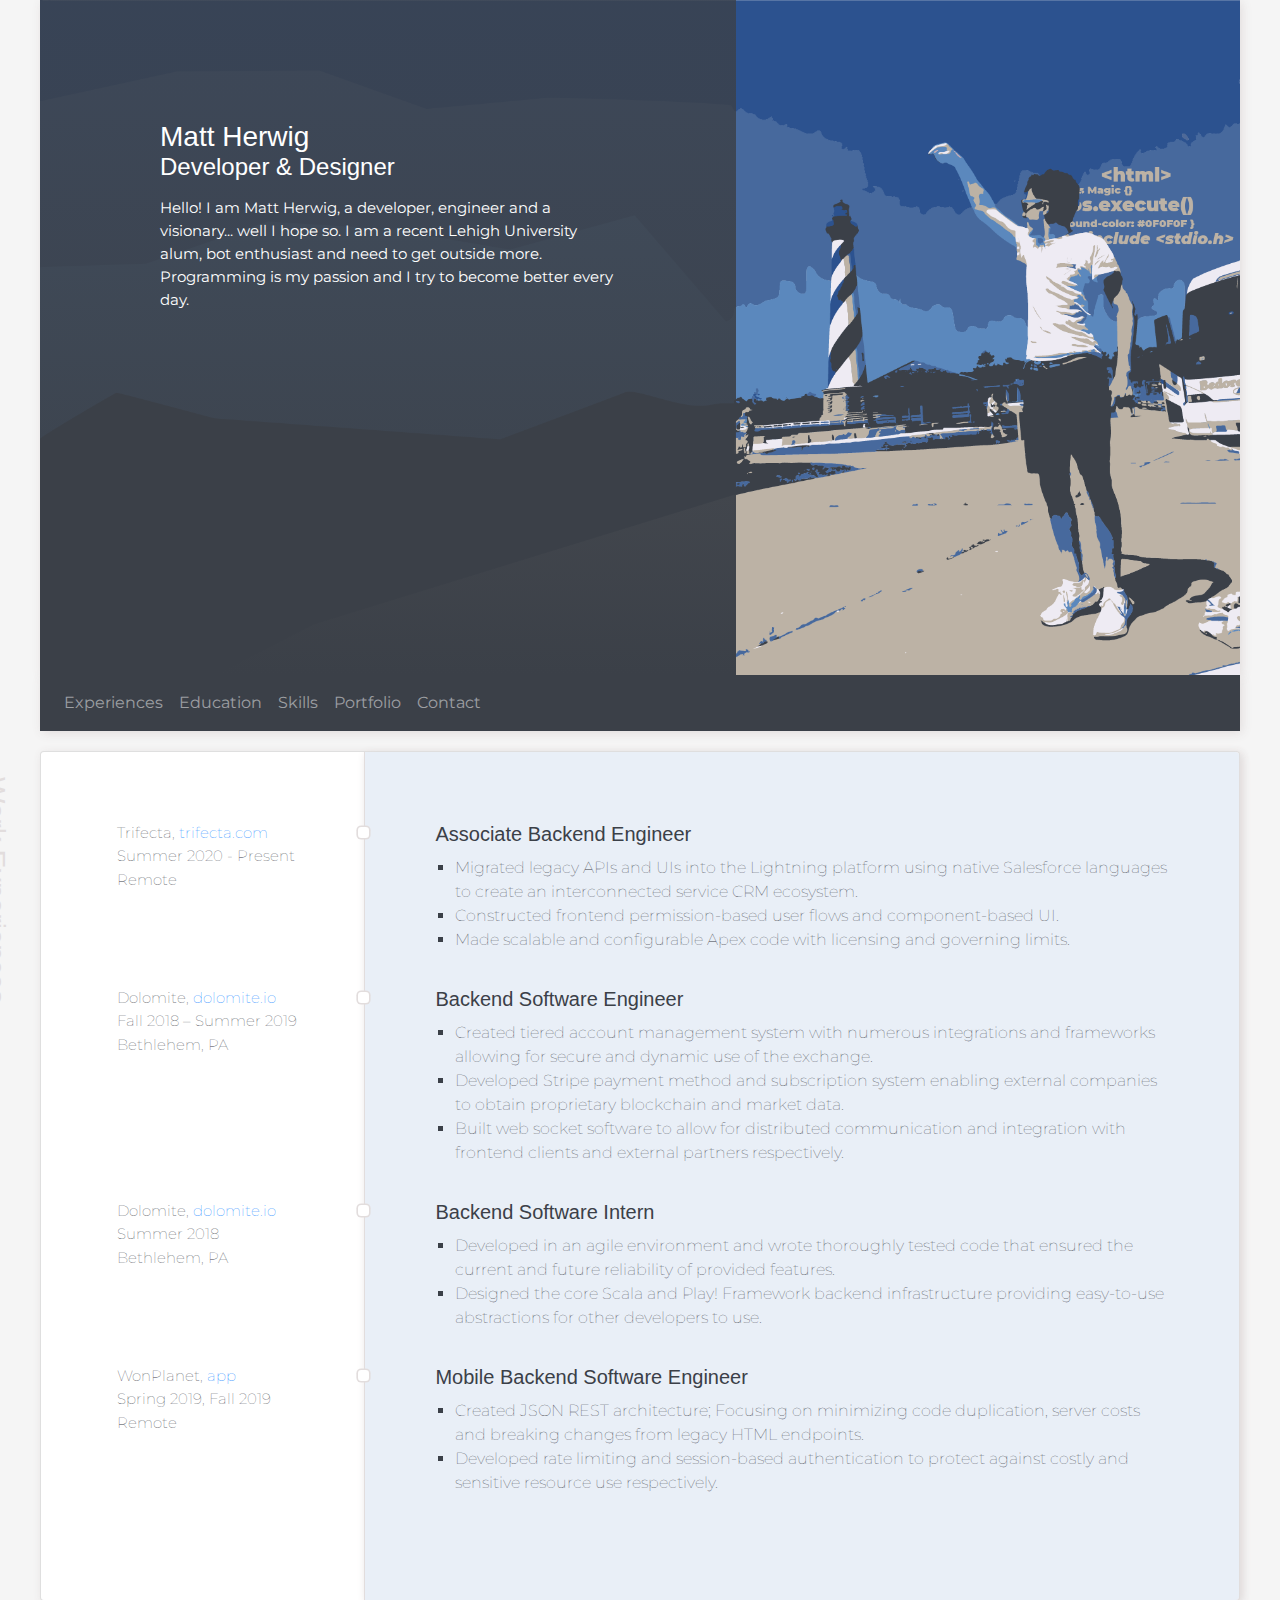
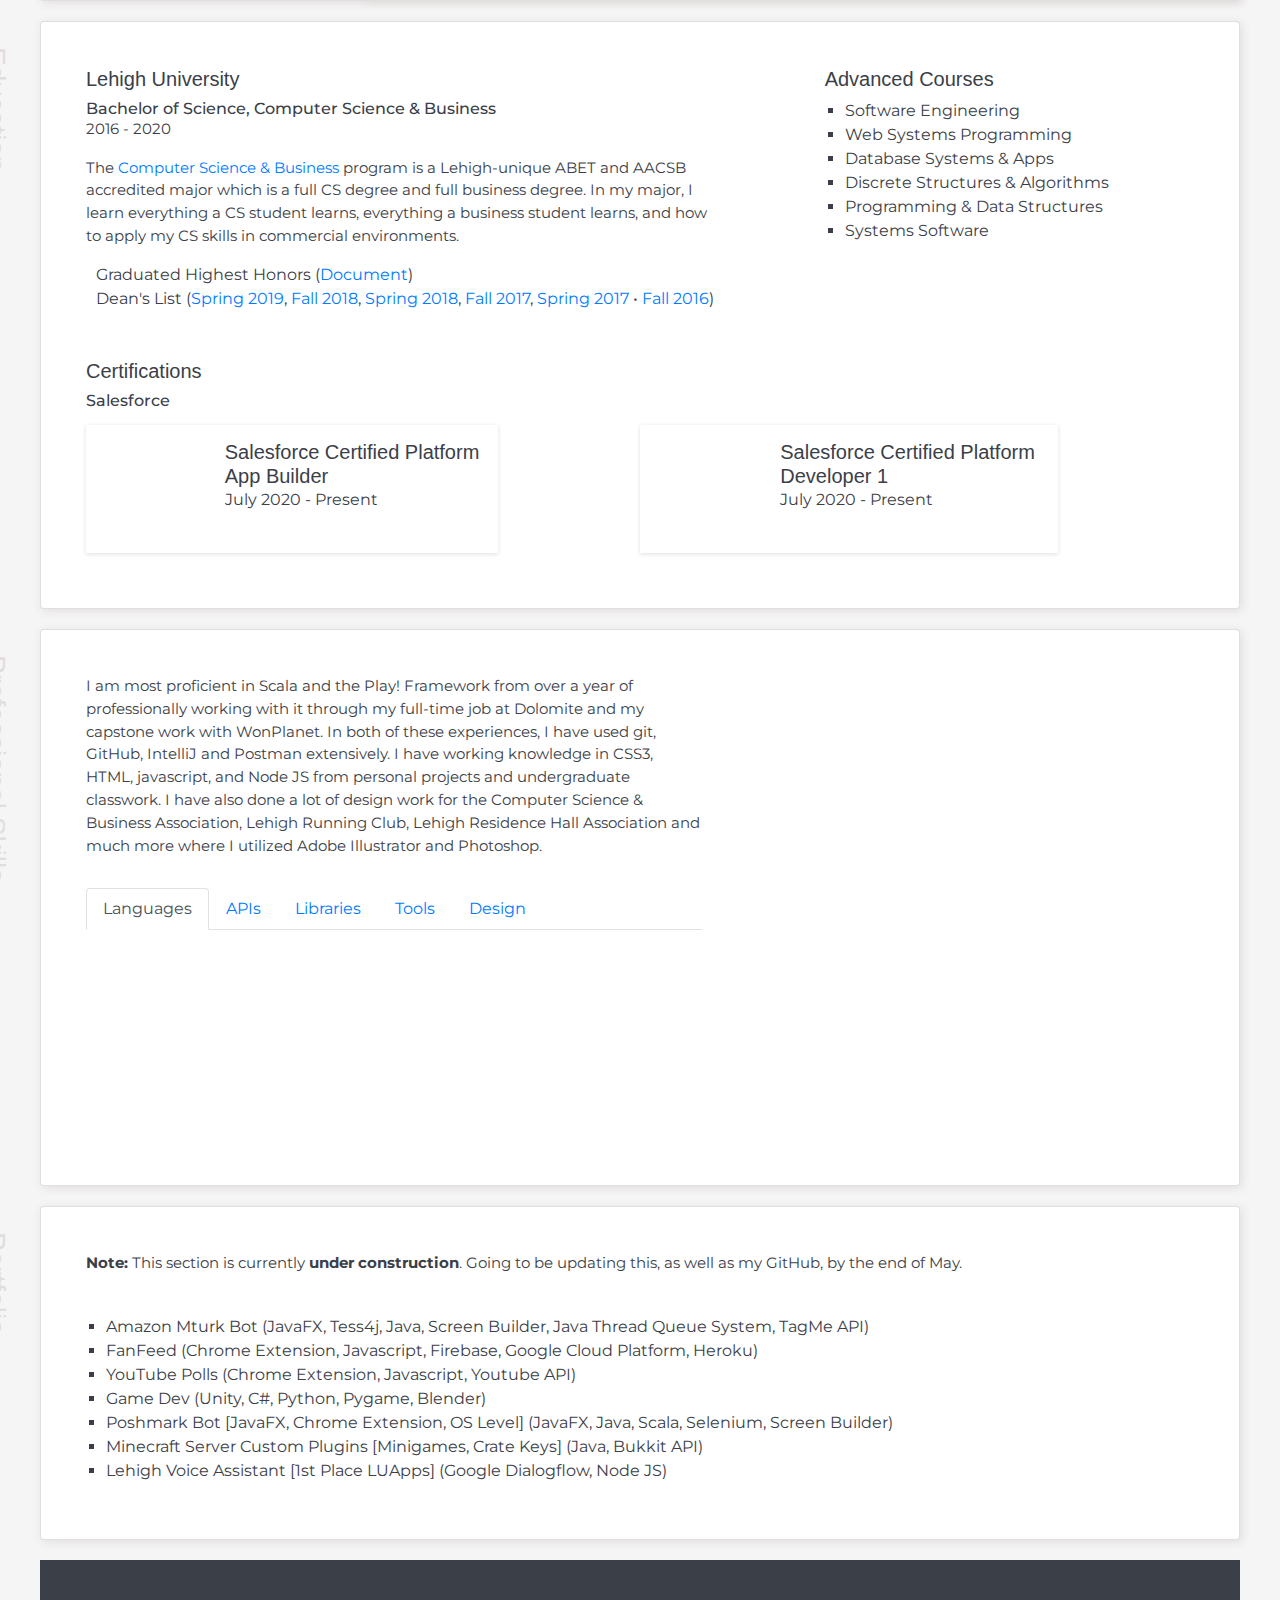
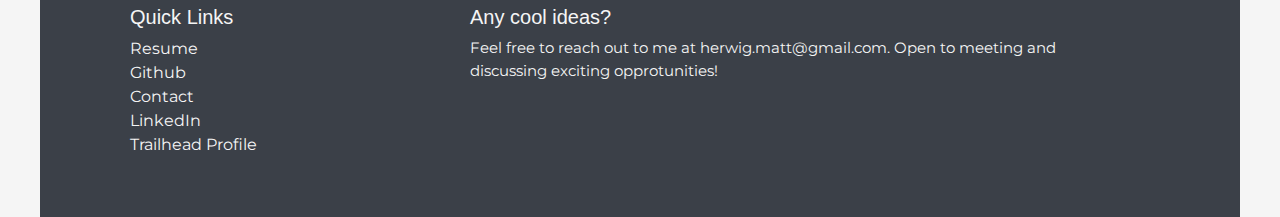
==== commit 16d46447: "Fleshed out skills section" ====
--- a/index.html
+++ b/index.html
@@ -3,23 +3,25 @@
 
 <head>
   <title>Matt Herwig</title>
-
-  <meta charset="utf-8" />
+  <meta charset="UTF-8">
+  <meta http-equiv="X-UA-Compatible" content="IE=edge">
   <meta name="viewport" content="width=device-width, initial-scale=1, shrink-to-fit=no" />
-  <meta name="description" content="Hello! I am Matt Herwig, a developer, engineer and a visionary... well I hope so. I am a recent Lehigh University alum, bot enthusiast and need to get outside more. Programming is my passion and I try to become better every day." />
+  
+  <!-- Open Graph Protocal: Special UI shows up when link is shared on LinkedIn, Facebook, ect. -->
+  <meta name="site_name" property="og:site_name" content="Matt Herwig's Website"/>
+  <meta name="title" property="og:title" content="Matt Herwig's Website"/>
+  <meta name="description" property="og:description" content="Hello! I am Matt Herwig, a developer, engineer and a visionary... well I hope so. I am a recent Lehigh University alum, bot enthusiast and need to get outside more. Programming is my passion and I try to become better every day."/>
+  <meta name="image" property="og:image" content="https://mattherwig.com/media/icon-ogp.png">
+  <meta name="secure_url" property="og:image:secure_url" content="https://mattherwig.com/media/icon-ogp.png">
+  <meta name="url" property="og:url" content="https://mattherwig.com/">
+  <meta name="type" property="og:type" content="profile"/>
+  <meta name="first_name" property="og:type:first_name" content="Matt"/>
+  <meta name="last_name" property="og:type:last_name" content="Herwig"/>
+  <meta name="username" property="og:type:username" content="mattherwig"/>
+  <meta name="gender" property="og:type:gender" content="male"/>
+
   <meta name="author" content="Matt Herwig" />
   <meta name="keywords" content="HTML, CSS, lehigh, software, engineer, software engineer, university, science, computer, computer science, business, scala, javascript, java, entrepreneur, backend, designer" />
-
-  <meta property="og:site_name" content="Matt Herwig's Website"/>
-  <meta property="og:title" content="Matt Herwig's Website"/>
-  <meta property="og:description" content="Hello! I am Matt Herwig, a developer, engineer and a visionary... well I hope so. I am a recent Lehigh University alum, bot enthusiast and need to get outside more. Programming is my passion and I try to become better every day."/>
-  <meta property="og:image" content="http://mattherwig.com/media/icon-ogp.png">
-  <meta property="og:url" content="https://mattherwig.com/">
-  <meta property="og:type" content="profile"/>
-  <meta property="og:type:first_name" content="Matt"/>
-  <meta property="og:type:last_name" content="Herwig"/>
-  <meta property="og:type:username" content="mattherwig"/>
-  <meta property="og:type:gender" content="male"/>
 
   <link rel="icon" href="media/icon.png" />
 
@@ -339,7 +341,8 @@
           <div class="certification">
             <div class="logo">
               <img
-                src="https://drm--c.na114.content.force.com/servlet/servlet.ImageServer?id=0153k00000A5Mtl&amp;oid=00DF0000000gZsu&amp;lastMod=1617268490000"
+                class="filtered"
+                src="https://upload.wikimedia.org/wikipedia/commons/thumb/f/f9/Salesforce.com_logo.svg/512px-Salesforce.com_logo.svg.png"
                 loading=lazy
                 alt="" />
             </div>
@@ -363,8 +366,9 @@
           <div class="certification">
             <div class="logo">
               <img
+                class="filtered"
                 loading=lazy
-                src="https://drm--c.na114.content.force.com/servlet/servlet.ImageServer?id=0153k00000A5Mtz&oid=00DF0000000gZsu&lastMod=1617268528000"
+                src="https://upload.wikimedia.org/wikipedia/commons/thumb/f/f9/Salesforce.com_logo.svg/512px-Salesforce.com_logo.svg.png"
                 alt="" />
             </div>
             <div class="detail">
@@ -408,61 +412,36 @@
               <div class="col-lg-12 pb-0 mb-0">
                 <ul class="nav nav-tabs" role="tablist">
                   <li class="nav-item">
-                    <a class="nav-link active" id="langauges-tab" href="#langauges" data-toggle="tab" role="tab" aria-controls="langauges" aria-selected="true">Languages</a>
+                    <a class="nav-link active" id="languages-tab" href="#languages" data-toggle="tab" role="tab" aria-controls="languages" data-category="languages" aria-selected="true">Languages</a>
                   </li>
                   <li class="nav-item">
-                    <a class="nav-link" id="frameworks-tab" href="#frameworks" data-toggle="tab" role="tab" aria-controls="frameworks" aria-selected="false">Frameworks</a>
+                    <a class="nav-link" id="apis-tab" href="#apis" data-toggle="tab" role="tab" aria-controls="apis" data-category="apis" aria-selected="false">APIs</a>
                   </li>
                   <li class="nav-item">
-                    <a class="nav-link" id="libraries-tab" href="#libraries" data-toggle="tab" role="tab" aria-controls="libraries" aria-selected="false">Libraries</a>
+                    <a class="nav-link" id="libraries-tab" href="#libraries" data-toggle="tab" role="tab" aria-controls="libraries" data-category="libraries" aria-selected="false">Libraries</a>
                   </li>
                   <li class="nav-item">
-                    <a class="nav-link" id="tools-tab" href="#tools" data-toggle="tab" role="tab" aria-controls="tools" aria-selected="false">Tools</a>
+                    <a class="nav-link" id="tools-tab" href="#tools" data-toggle="tab" role="tab" aria-controls="tools" data-category="tools" aria-selected="false">Tools</a>
                   </li>
                   <li class="nav-item">
-                    <a class="nav-link" id="design-tab" href="#design" data-toggle="tab" role="tab" aria-controls="design" aria-selected="false">Design</a>
+                    <a class="nav-link" id="design-tab" href="#design" data-toggle="tab" role="tab" aria-controls="design" data-category="design" aria-selected="false">Design</a>
                   </li>
                 </ul>
-                <div class="tab-content" style="height: 200px;">
-                  <div class="tab-pane fade show active" id="langauges" role="tabpanel" aria-labelledby="langauges-tab">
-                    <span class="skill" data-language="Java">Java</span>
-                    <span class="skill" data-language="Scala">Scala</span>
-                    <span class="skill" data-language="HTML5">HTML5</span>
-                    <span class="skill" data-language="CSS3">CSS3</span>
-                    <span class="skill" data-language="JavaScript">JavaScript</span>
-                    <span class="skill" data-language="Node JS">Node JS</span>
-                    <span class="skill" data-language="Python">Python</span>
-                    <span class="skill" data-language="SQL">SQL</span>
-                    <span class="skill" data-language="C">C</span>
-                    <span class="skill" data-language="C++">C++</span>
-                    <span class="skill" data-language="C#">C#</span>
-                    <span class="skill" data-language="Apex">Apex</span>
-                    <span class="skill" data-language="Visualforce">Visualforce</span>
-                    <span class="skill" data-language="Aura Components">Aura Components</span>
-                    <span class="skill" data-language="Lightning Web Components">Lightning Web Components</span>
+                <div class="tab-content">
+                  <div class="tab-pane fade show active" id="languages" data-category="languages" role="tabpanel" aria-labelledby="languages-tab">
+                    <!-- Loaded on init -->
                   </div>
-                  <div class="tab-pane fade" id="frameworks" role="tabpanel" aria-labelledby="frameworks-tab">
-                    <span class="skill">Play! Framework</span>
-                    <span class="skill">Bootstrap</span>
-                    <span class="skill">Chrome Extension</span>
+                  <div class="tab-pane fade" id="apis" data-category="apis" role="tabpanel" aria-labelledby="apis-tab">
+                    <!-- Loaded on init -->
                   </div>
-                  <div class="tab-pane fade" id="libraries" role="tabpanel" aria-labelledby="libraries-tab">
-                    <span class="skill">JQuery</span>
-                    <span class="skill">Google Cloud Platform</span>
-                    <span class="skill">Google Cloud APIs</span>
-                    <span class="skill">Heroku</span>
-                    <span class="skill">Docker</span>
+                  <div class="tab-pane fade" id="libraries" data-category="libraries" role="tabpanel" aria-labelledby="libraries-tab">
+                    <!-- Loaded on init -->
                   </div>
-                  <div class="tab-pane fade" id="tools" role="tabpanel" aria-labelledby="tools-tab">
-                    <span class="skill">Git</span>
-                    <span class="skill">GitHub</span>
-                    <span class="skill">IntelliJ</span>
-                    <span class="skill">Visual Studio Code</span>
-                    <span class="skill">Postman</span>
+                  <div class="tab-pane fade" id="tools" data-category="tools" role="tabpanel" aria-labelledby="tools-tab">
+                    <!-- Loaded on init -->
                   </div>
-                  <div class="tab-pane fade" id="design" role="tabpanel" aria-labelledby="design-tab">
-                    <span class="skill">Adobe Illustator</span>
-                    <span class="skill">Photoshop</span>
+                  <div class="tab-pane fade" id="design" data-category="design" role="tabpanel" aria-labelledby="design-tab">
+                    <!-- Loaded on init -->
                   </div>
                 </div>
               </div>
@@ -536,7 +515,8 @@
 
   <!-- Additional Scripts -->
   <script src="https://kit.fontawesome.com/73375f8716.js"></script>
-  <script src="https://cdn.jsdelivr.net/npm/chart.js"></script>
+  <script src="https://cdn.jsdelivr.net/npm/chart.js@3.2.1"></script>
+
   <script src="https://ajax.googleapis.com/ajax/libs/jquery/3.5.1/jquery.min.js"></script>
   <script src="https://cdnjs.cloudflare.com/ajax/libs/popper.js/1.14.7/umd/popper.min.js"
     integrity="sha384-UO2eT0CpHqdSJQ6hJty5KVphtPhzWj9WO1clHTMGa3JDZwrnQq4sF86dIHNDz0W1"
@@ -544,8 +524,10 @@
   <script src="https://stackpath.bootstrapcdn.com/bootstrap/4.3.1/js/bootstrap.min.js"
     integrity="sha384-JjSmVgyd0p3pXB1rRibZUAYoIIy6OrQ6VrjIEaFf/nJGzIxFDsf4x0xIM+B07jRM"
     crossorigin="anonymous"></script>
-    
-  <script src="js/index.js"></script>
+  
+  <script src="js/chartjs-plugin-doughnutlabel.js"></script>
+  <script src="js/skills.js" type="text/javascript"></script>
+  <script src="js/index.js" type="text/javascript"></script>
 </body>
 
 </html>--- a/css/styles.css
+++ b/css/styles.css
@@ -121,6 +121,7 @@
 .card {
   position: relative;
 	padding: 45px;
+  padding-bottom: 40px;
   margin-top: 20px;
 	background-color: white;
 }
@@ -281,6 +282,7 @@
 
 #education .certification {
   display: inline-flex;
+  height: 8rem;
   padding: 15px;
   -webkit-box-shadow: 0 1px 4px 0 var(--color-light-off-white);
   -moz-box-shadow: 0 1px 4px 0 var(--color-light-off-white);
@@ -288,17 +290,16 @@
 }
 #education .certification .logo {
   width: 30%;
-  height: auto;
   background: white;
   overflow: hidden;
 }
 #education .certification .logo img {
   width: 100%;
+  height: auto;
   padding: 0;
   margin: 0;
-  height: auto;
   object-fit: cover;
-  filter: grayscale(100%);
+  filter: grayscale(90%);
   opacity: 0.8;
   float: left;
 }
@@ -313,7 +314,6 @@
   display: none;
   font-size: 0.75rem;
 }
-
 
 
 
@@ -335,27 +335,16 @@
   -moz-box-shadow: 0 4px 10px 0 var(--color-light-off-white);
   box-shadow: 0 4px 10px 0 var(--color-light-off-white);
   font-weight: 600;
-  /* font-size: 17px; */
 }
 #skills .skill-title {
   padding-bottom: 10px;
 }
 #skills .tab-content {
   padding-top: 1.5rem;
+  min-height: 200px;
 }
 #skills .skills-chart-container {
   position: relative;
-  margin: 0 !important;
-  padding: 0 !important;
-  width: 360px !important;
-  height: 360px !important;
-}
-#skills #skills-chart {
-  position: absolute;
-  margin: 0 !important;
-  padding: 0 !important;
-  top: 0;
-  right: 1rem;
 }
 
 
@@ -410,6 +399,7 @@
 @media only all and (max-width: 400px) {
   .card {
     padding: 30px !important;
+    padding-bottom: 25px !important;
   }
   #experiences .timeline {
     padding: 0;
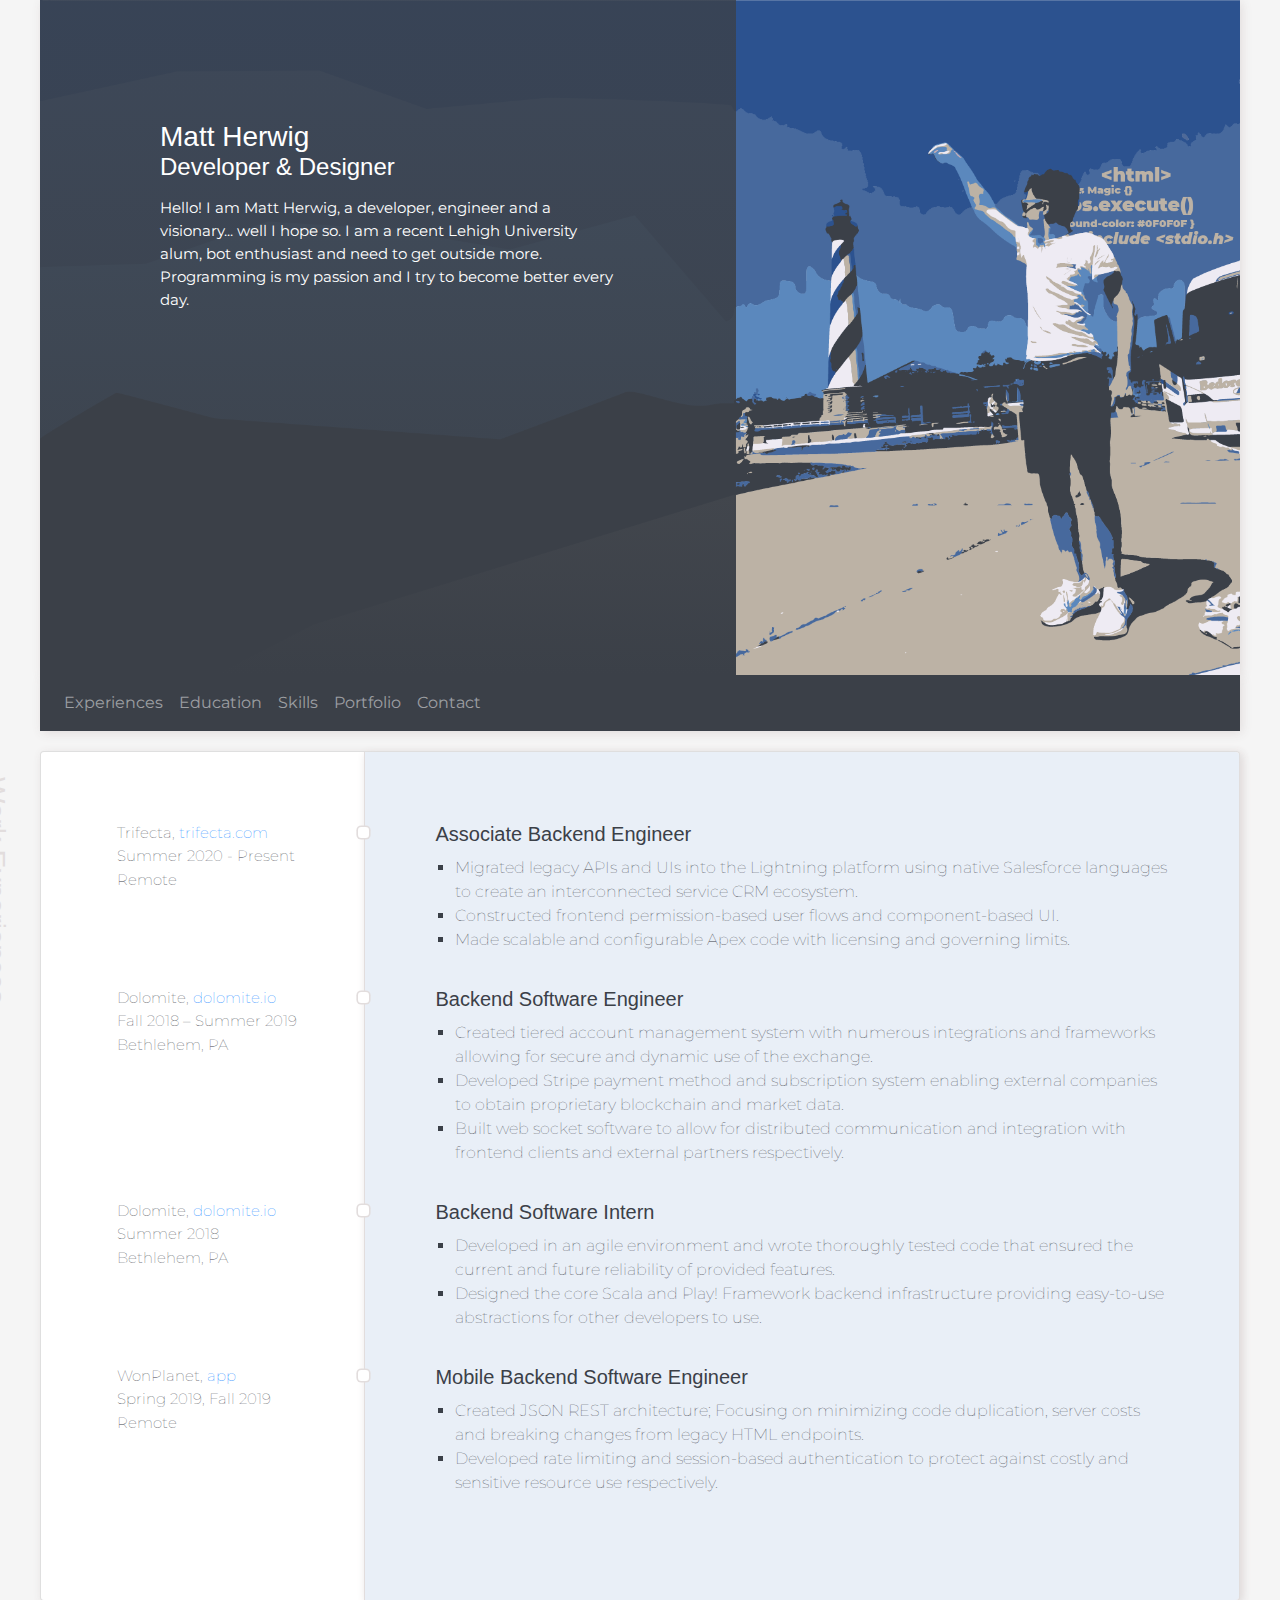
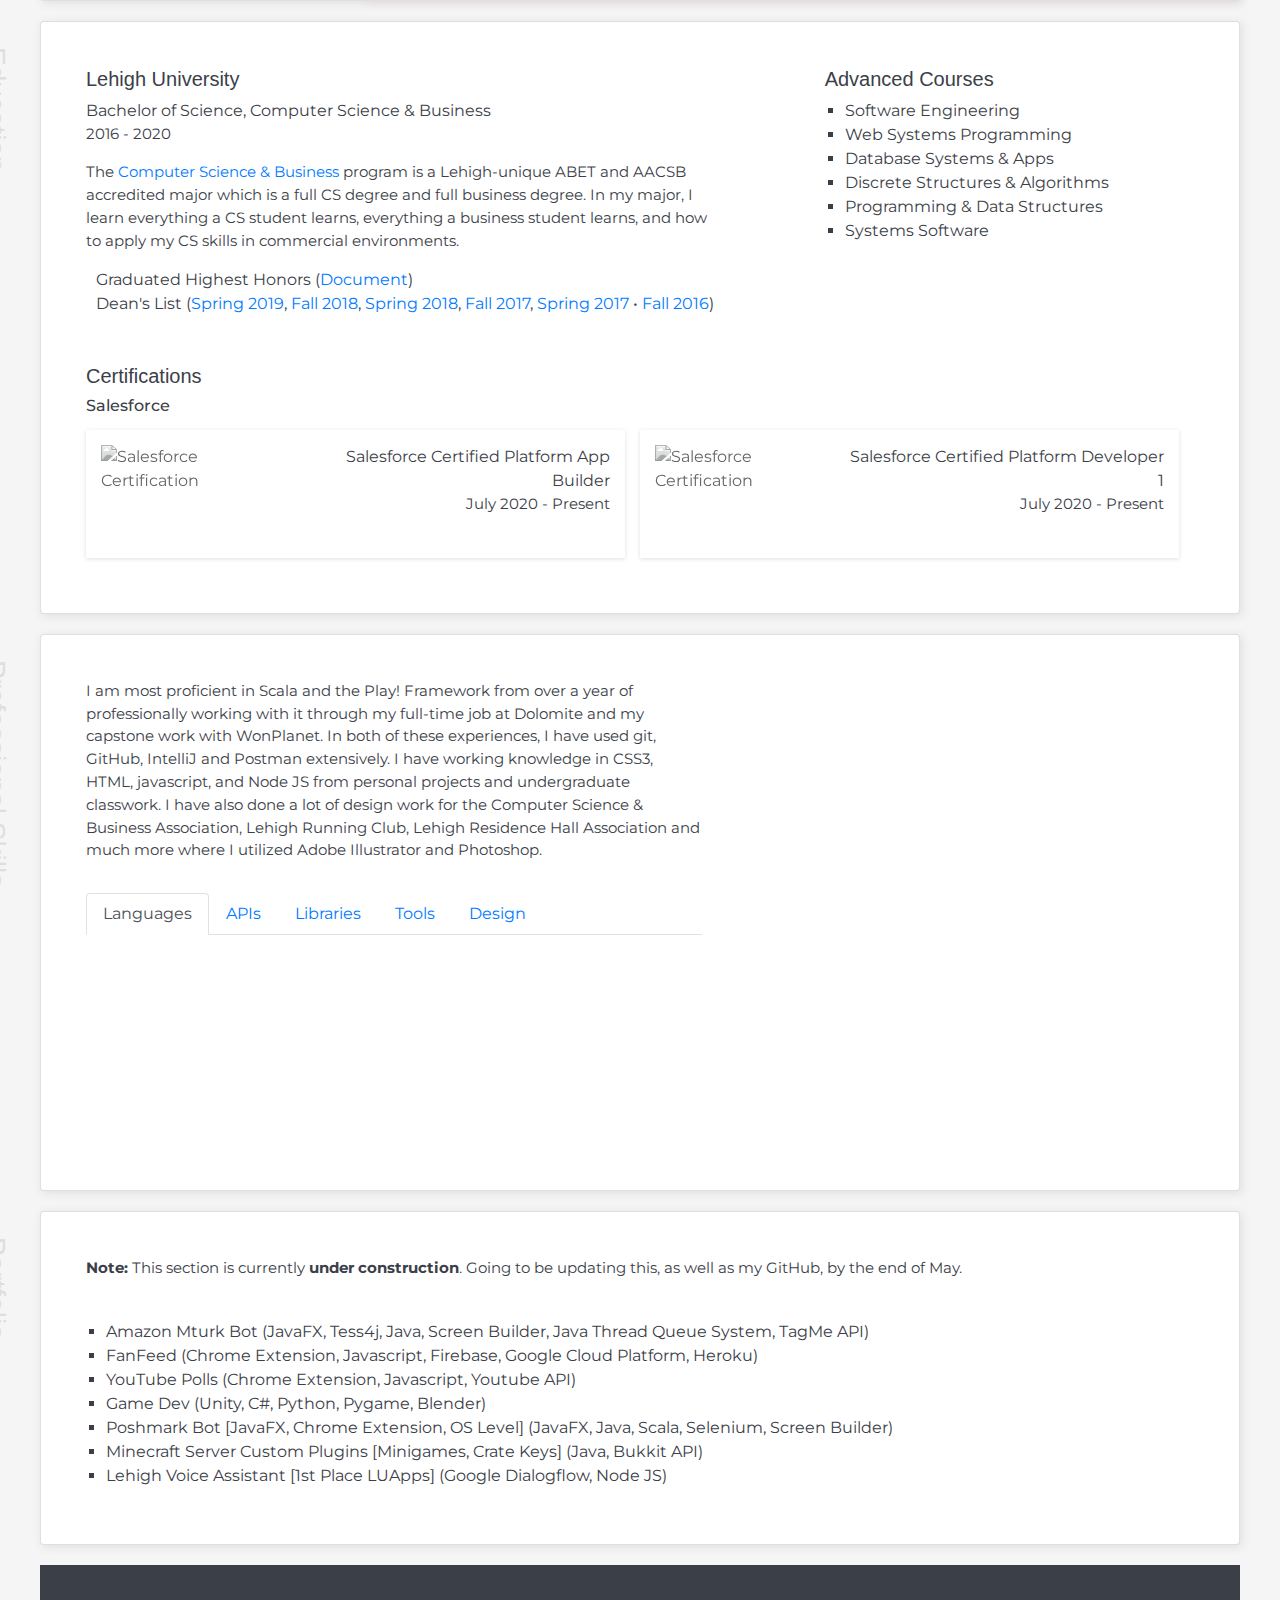
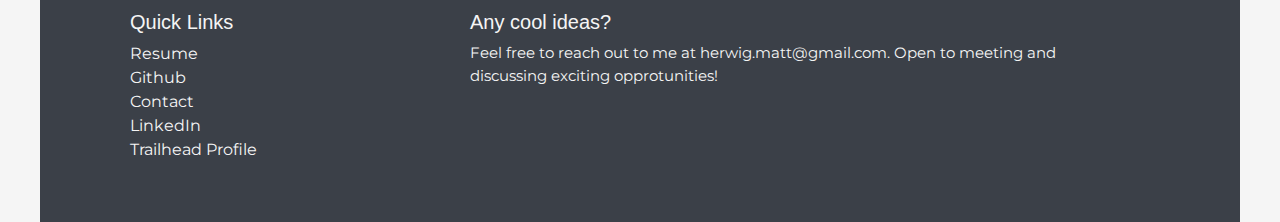
==== commit 0cb2123e: "Cleaned up the certifications a bit" ====
--- a/index.html
+++ b/index.html
@@ -37,7 +37,7 @@
     <img src="media/cover-photo.png" style="width: 100%" loading=lazy/>
     <div id="quick-detail-panel">
       <h3>Matt Herwig</h3>
-      <h4 class="subtitle">Developer &amp; Designer</h4>
+      <h4 class="subheader">Developer &amp; Designer</h4>
       <p>
         Hello! I am Matt Herwig, a developer, engineer and a visionary... well I hope so. I am a recent Lehigh University alum, bot enthusiast and need to get outside more. Programming is my passion and I try to become better every day.
       </p>
@@ -56,6 +56,7 @@
     </div>
   </section>
 
+  
   <section>
     <nav class="navbar navbar-expand-lg navbar-dark bg-dark">
       <button class="navbar-toggler btn-full" type="button" data-toggle="collapse" data-target="#navbarNav"
@@ -281,10 +282,10 @@
       <div class="row">
         <div class="col-lg-7">
           <h5>Lehigh University</h5>
-          <h6 style="margin: 0">
-            Bachelor of Science, Computer Science &amp; Business
-          </h6>
-          <p>2016 - 2020</p>
+          <div class="subtitle">
+            <p>Bachelor of Science, Computer Science &amp; Business</p>
+            <p>2016 - 2020</p>
+          </div>
           <p class="mb-0">
             The
             <a href="https://csb.lehigh.edu/" target="_blank">Computer Science &amp; Business</a>
@@ -332,55 +333,40 @@
       </div>
       <div class="row">
         <div class="col-lg-12 pt-5">
-          <h5 class="skill-title">Certifications</h5>
+          <h5>Certifications</h5>
           <h6 style="margin: 0">
             Salesforce
           </h6>
         </div>
         <div class="col-lg-6">
           <div class="certification">
-            <div class="logo">
-              <img
-                class="filtered"
-                src="https://upload.wikimedia.org/wikipedia/commons/thumb/f/f9/Salesforce.com_logo.svg/512px-Salesforce.com_logo.svg.png"
-                loading=lazy
-                alt="" />
-            </div>
+            <img
+              class="logo"
+              src="https://sfdcfanboy.files.wordpress.com/2018/09/salesforce-certification-webinars-sfdcfanboy.png"
+              loading=lazy
+              alt="Salesforce Certification" />
             <div class="detail">
-              <div class="front">
-                <h5 class="title">
-                  Salesforce Certified Platform App Builder
-                </h5>
-                <div class="date">July 2020 - Present</div>
+              <div class="subtitle">
+                <p>Salesforce Certified Platform App Builder</p>
+                <p>July 2020 - Present</p>
               </div>
-              <div class="back">
-                <span class="description">Skills and
-                  knowledge to design, build, and implement custom
-                  applications using the declarative customization
-                  capabilities of the Salesforce Platform.</span>
-              </div>
+              <div class="description">Skills and knowledge to design, build, and implement custom applications using the declarative customization capabilities of the Salesforce Platform.</div>
             </div>
           </div>
         </div>
         <div class="col-lg-6">
           <div class="certification">
-            <div class="logo">
-              <img
-                class="filtered"
+            <img
+                class="logo"
                 loading=lazy
-                src="https://upload.wikimedia.org/wikipedia/commons/thumb/f/f9/Salesforce.com_logo.svg/512px-Salesforce.com_logo.svg.png"
-                alt="" />
-            </div>
+                src="https://sfdcfanboy.files.wordpress.com/2018/09/salesforce-certification-webinars-sfdcfanboy.png"
+                alt="Salesforce Certification" />
             <div class="detail">
-              <div class="front">
-                <h5 class="title">
-                  Salesforce Certified Platform Developer 1
-                </h5>
-                <div class="date">July 2020 - Present</div>
+              <div class="subtitle">
+                <p>Salesforce Certified Platform Developer 1</p>
+                <p>July 2020 - Present</p>
               </div>
-              <div class="back">
-                <span class="description">Understand how to develop custom business logic and custom interfaces using the programmatic capabilities of the Lightning Platform. They can extend the Lightning Platform using Apex and Visualforce.</span>
-              </div>
+              <div class="description">Understand how to develop custom business logic and custom interfaces using the programmatic capabilities of the Lightning Platform. They can extend the Lightning Platform using Apex and Visualforce.</span>
             </div>
           </div>
         </div>
@@ -527,7 +513,7 @@
   
   <script src="js/chartjs-plugin-doughnutlabel.js"></script>
   <script src="js/skills.js" type="text/javascript"></script>
-  <script src="js/index.js" type="text/javascript"></script>
+  <script src="js/index.js" type="text/javascript" defer></script>
 </body>
 
 </html>--- a/css/styles.css
+++ b/css/styles.css
@@ -113,6 +113,12 @@
   background: linear-gradient(to bottom,  #3B4048CC 0%,var(--primary-color) 100%);
   filter: progid:DXImageTransform.Microsoft.gradient( startColorstr='#3B4048CC', endColorstr='var(--primary-color)',GradientType=0 );
 }
+#quick-detail .subheader {
+  font-family: 'Montserrat-Medium', sans-serif;
+  margin-bottom: 1rem;
+  margin-top: -9px;
+}
+
 #about {
   display: none;
 }
@@ -151,18 +157,7 @@
 	padding-right: 30px;
 	padding-top: -30px;
 }
-.subtitle {
-  font-family: 'Montserrat-Medium', sans-serif;
-  margin-bottom: 1rem;
-  margin-top: -9px;
-}
-.center-subtitle {
-  text-align: center;
-  font-size: 1.2rem;
-  margin-bottom: 30px;
-}
 .section-title {
-  /*text-align: center;*/
   padding-bottom: 50px;
 }
 .icon {
@@ -193,6 +188,17 @@
   width: 100%;
   grid-column: 1;
   grid-row: 1;
+}
+.subtitle > p {
+  font-size: 0.95rem;
+  margin: 0;
+  padding: 0;
+}
+.subtitle > p:first-child {
+  font-size: 1rem;
+}
+.subtitle > p:last-child {
+  padding-bottom: 1rem;
 }
 
 #experiences .timeline {
@@ -281,7 +287,7 @@
 
 
 #education .certification {
-  display: inline-flex;
+  display: flex;
   height: 8rem;
   padding: 15px;
   -webkit-box-shadow: 0 1px 4px 0 var(--color-light-off-white);
@@ -289,13 +295,12 @@
   box-shadow: 0 1px 4px 0 var(--color-light-off-white);
 }
 #education .certification .logo {
-  width: 30%;
-  background: white;
-  overflow: hidden;
-}
-#education .certification .logo img {
-  width: 100%;
-  height: auto;
+  width: 8rem;
+  margin-right: 2rem;
+}
+#education .certification img.logo {
+  height: 6rem;
+  width: auto;
   padding: 0;
   margin: 0;
   object-fit: cover;
@@ -304,13 +309,15 @@
   float: left;
 }
 #education .certification .detail {
-  padding-left: 20px;
-  width: 80%;
+  flex-grow: 2;
+  float: right;
+  text-align: right;
 }
 #education .certification .detail .title {
   margin: 0;
-}
-#education .certification .detail .back {
+  font-weight: bold;
+}
+#education .certification .detail .description {
   display: none;
   font-size: 0.75rem;
 }
@@ -336,9 +343,6 @@
   box-shadow: 0 4px 10px 0 var(--color-light-off-white);
   font-weight: 600;
 }
-#skills .skill-title {
-  padding-bottom: 10px;
-}
 #skills .tab-content {
   padding-top: 1.5rem;
   min-height: 200px;
